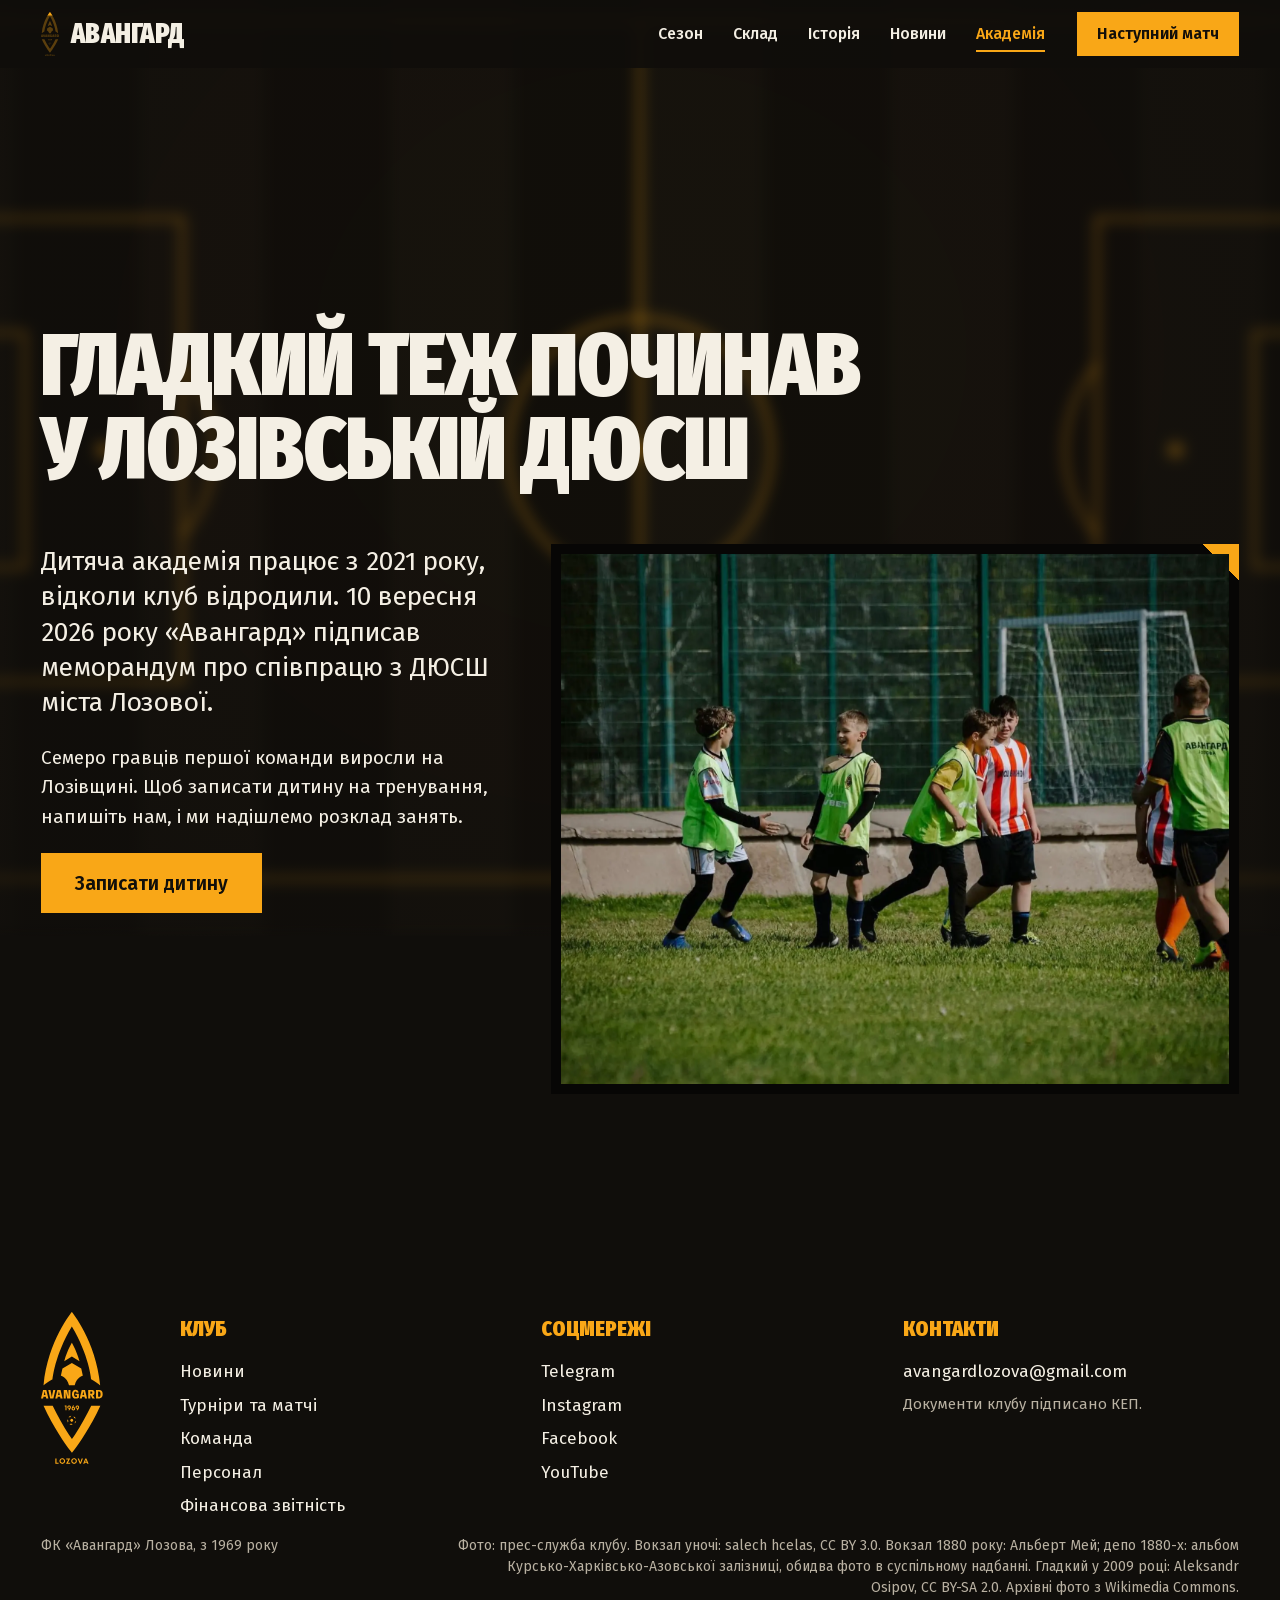
==== academy.html @ f9cee2bd "Три сторінки, поле-фон, новий перший екран - Головна, «Склад» і «Академія» на окремих сторінках - Ро" ====
<!doctype html>
<html lang="uk">
<head>
  <meta charset="utf-8">
  <meta name="viewport" content="width=device-width, initial-scale=1, viewport-fit=cover">
  <title>Академія | ФК «Авангард» Лозова</title>
  <meta name="description" content="Дитяча академія ФК «Авангард» Лозова: як записати дитину на тренування.">
  <meta name="theme-color" content="#100e0b">
  <link rel="icon" href="assets/img/logo.svg" type="image/svg+xml">
  <link rel="preload" href="assets/fonts/FiraSansExtraCondensed-900-cyrillic.woff2" as="font" type="font/woff2" crossorigin>
  <link rel="stylesheet" href="css/base.css?v=24">
  <link rel="stylesheet" href="css/main.css?v=24">
  <script>(function(d){d.classList.add('js');if(!/[?&]still\b/.test(location.search)&&!matchMedia('(prefers-reduced-motion: reduce)').matches){d.classList.add('intro');setTimeout(function(){d.classList.remove('intro')},3000);}})(document.documentElement);</script>
</head>
<body data-page="academy">
<svg width="0" height="0" style="position:absolute" aria-hidden="true" focusable="false">
  <symbol id="emblem" viewBox="0 0 157 385"><path d="M87.1688 207.241H95.97V217.223C93.1918 218.674 90.4966 219.4 87.8845 219.4C84.8779 219.4 82.5406 218.391 80.8727 216.368C79.2016 214.346 78.3693 211.604 78.3693 208.142C78.3693 204.722 79.1713 201.99 80.7784 199.95C82.3856 197.907 84.5679 196.886 87.3238 196.886C89.5636 196.886 91.3817 197.518 92.7812 198.782C94.1807 200.047 95.0689 201.81 95.4412 204.07L90.3097 204.441C89.8751 202.327 88.8782 201.27 87.3238 201.27C86.1 201.27 85.199 201.923 84.6191 203.23C84.0375 204.537 83.7484 206.173 83.7484 208.142C83.7484 210.299 84.1206 211.984 84.8683 213.197C85.6144 214.408 86.6608 215.015 88.0092 215.015C89.0444 215.015 90.0812 214.798 91.1181 214.362V210.786H87.1688V207.241Z"/><path d="M105.112 210.32H109.373L107.258 200.43L105.112 210.32ZM111.239 219.026L110.244 214.393H104.243L103.246 219.026H97.9917L103.185 197.258H111.458L116.682 219.026H111.239Z"/><path d="M130.146 204.224C130.146 202.441 129.245 201.55 127.441 201.55H124.859V206.961H127.441C129.245 206.961 130.146 206.048 130.146 204.224ZM130.053 219.027L125.918 210.94H124.859V219.027H119.51V197.259H128.249C129.201 197.259 130.094 197.383 130.922 197.631C131.753 197.88 132.52 198.265 133.224 198.783C133.929 199.3 134.489 200.026 134.903 200.959C135.319 201.892 135.528 202.981 135.528 204.224C135.528 207.728 134.042 209.864 131.079 210.63L136.304 219.027H130.053Z"/><path d="M146.876 214.611C149.53 214.611 150.857 212.455 150.857 208.143C150.857 203.831 149.53 201.673 146.876 201.673H144.638V214.611H146.876ZM147.501 197.258C150.298 197.258 152.453 198.222 153.968 200.15C155.481 202.078 156.238 204.741 156.238 208.143C156.238 211.542 155.481 214.207 153.968 216.134C152.453 218.062 150.298 219.027 147.501 219.027H139.289V197.258H147.501Z"/><path d="M97.4736 124.436C88.5478 94.0871 78.1187 78.0218 78.1187 78.0218C78.1187 78.0218 67.6896 94.0871 58.7654 124.436L78.1187 112.833L97.4736 124.436Z"/><path d="M78.1192 -4.25577e-05C78.1192 -4.25577e-05 17.1725 72.7313 6.39673 185.531C6.39673 185.531 17.5096 175.767 29.2951 170.043C29.2951 170.043 34.3451 110.444 78.1192 37.0398C121.893 110.444 126.945 170.043 126.945 170.043C138.729 175.767 149.842 185.531 149.842 185.531C139.066 72.7313 78.1192 -4.25577e-05 78.1192 -4.25577e-05Z"/><path d="M60.1049 236.991H64.551V249.111H61.9996V239.27H60.1049V236.991Z"/><path d="M71.1687 243.096C71.7646 243.096 72.2583 242.913 72.6545 242.54C73.0491 242.171 73.2472 241.694 73.2472 241.111C73.2472 240.527 73.0491 240.051 72.6545 239.679C72.2583 239.31 71.7646 239.125 71.1687 239.125C70.56 239.125 70.0632 239.31 69.6734 239.679C69.2851 240.051 69.0902 240.527 69.0902 241.111C69.0902 241.694 69.2851 242.171 69.6734 242.54C70.0632 242.913 70.56 243.096 71.1687 243.096ZM71.1511 236.736C72.5107 236.736 73.6162 237.142 74.4661 237.957C75.3193 238.772 75.7426 239.823 75.7426 241.111C75.7426 242.253 75.3288 243.534 74.5029 244.956L72.0809 249.111H69.218C70.6766 246.608 71.5026 245.188 71.6975 244.847C71.3205 244.956 70.9434 245.01 70.568 245.01C69.4018 245.01 68.4464 244.646 67.7067 243.917C66.9638 243.189 66.5948 242.253 66.5948 241.111C66.5948 240.27 66.7881 239.519 67.1779 238.852C67.5661 238.182 68.1061 237.663 68.7995 237.292C69.4912 236.922 70.2756 236.736 71.1511 236.736Z"/><path d="M81.8862 246.925C82.4581 246.925 82.9246 246.743 83.2905 246.377C83.6547 246.014 83.8368 245.546 83.8368 244.974C83.8368 244.391 83.6547 243.917 83.2905 243.554C82.9246 243.188 82.4581 243.006 81.8862 243.006C81.3158 243.006 80.8445 243.188 80.4739 243.554C80.1033 243.917 79.9195 244.391 79.9195 244.974C79.9195 245.546 80.1033 246.014 80.4739 246.377C80.8445 246.743 81.3158 246.925 81.8862 246.925ZM82.4693 241.055C83.6355 241.055 84.5925 241.421 85.3402 242.15C86.0879 242.878 86.4617 243.821 86.4617 244.974C86.4617 246.249 86.0335 247.294 85.1756 248.109C84.3193 248.923 83.2298 249.329 81.9054 249.329C80.5442 249.329 79.4355 248.923 78.5776 248.109C77.7228 247.294 77.2931 246.249 77.2931 244.974C77.2931 243.845 77.7133 242.564 78.5504 241.129L80.958 236.974H83.8193C83.5029 237.52 83.078 238.255 82.5428 239.178C82.0076 240.102 81.6066 240.789 81.3398 241.238C81.7168 241.116 82.0923 241.055 82.4693 241.055Z"/><path d="M92.0576 243.096C92.6535 243.096 93.1488 242.913 93.5434 242.54C93.938 242.171 94.1361 241.694 94.1361 241.111C94.1361 240.527 93.938 240.051 93.5434 239.679C93.1488 239.31 92.6535 239.125 92.0576 239.125C91.4505 239.125 90.9521 239.31 90.5639 239.679C90.1741 240.051 89.9807 240.527 89.9807 241.111C89.9807 241.694 90.1741 242.171 90.5639 242.54C90.9521 242.913 91.4505 243.096 92.0576 243.096ZM92.04 236.736C93.3996 236.736 94.5067 237.142 95.3567 237.957C96.2066 238.772 96.6331 239.823 96.6331 241.111C96.6331 242.253 96.2194 243.534 95.3934 244.956L92.9682 249.111H90.107C91.5656 246.608 92.3915 245.188 92.588 244.847C92.2094 244.956 91.8324 245.01 91.4569 245.01C90.2907 245.01 89.3353 244.646 88.5956 243.917C87.8543 243.189 87.4837 242.253 87.4837 241.111C87.4837 240.27 87.677 239.519 88.0652 238.852C88.455 238.182 88.995 237.663 89.6884 237.292C90.3817 236.922 91.1646 236.736 92.04 236.736Z"/><path d="M39.2464 381.653H44.4545V384.395H36.2924V370.787H39.2464V381.653Z"/><path d="M53.9416 381.908C54.7451 381.908 55.472 381.721 56.1191 381.352C56.7677 380.983 57.2741 380.468 57.6448 379.809C58.0154 379.146 58.1991 378.408 58.1991 377.591C58.1991 376.358 57.795 375.332 56.985 374.509C56.175 373.687 55.1637 373.276 53.9511 373.276C52.7402 373.276 51.7225 373.687 50.8997 374.509C50.077 375.332 49.6664 376.358 49.6664 377.591C49.6664 378.823 50.077 379.85 50.8997 380.675C51.7225 381.494 52.737 381.908 53.9416 381.908ZM53.9416 384.686C51.8695 384.686 50.1409 384.009 48.7605 382.656C47.3802 381.301 46.6901 379.612 46.6901 377.591C46.6901 375.569 47.3802 373.882 48.7605 372.528C50.1409 371.174 51.8695 370.495 53.9416 370.495C55.3027 370.495 56.5376 370.803 57.6448 371.42C58.7535 372.035 59.6194 372.885 60.2409 373.965C60.8623 375.048 61.1723 376.257 61.1723 377.591C61.1723 379.625 60.4869 381.317 59.113 382.665C57.7374 384.012 56.0152 384.686 53.9416 384.686Z"/><path d="M68.0937 381.653H73.9441V384.395H63.6619V383.948L69.3382 373.528H63.991V370.787H73.7316V371.332L68.0937 381.653Z"/><path d="M83.742 381.908C84.5455 381.908 85.2725 381.721 85.9195 381.352C86.5697 380.983 87.0761 380.468 87.4468 379.809C87.8158 379.146 88.0011 378.408 88.0011 377.591C88.0011 376.358 87.5954 375.332 86.7854 374.509C85.9754 373.687 84.9641 373.276 83.7515 373.276C82.5422 373.276 81.5245 373.687 80.7017 374.509C79.8774 375.332 79.4668 376.358 79.4668 377.591C79.4668 378.823 79.8774 379.85 80.7017 380.675C81.5245 381.494 82.5374 381.908 83.742 381.908ZM83.742 384.686C81.6699 384.686 79.9413 384.009 78.5625 382.656C77.1806 381.301 76.4921 379.612 76.4921 377.591C76.4921 375.569 77.1806 373.882 78.5625 372.528C79.9413 371.174 81.6699 370.495 83.742 370.495C85.1047 370.495 86.338 370.803 87.4468 371.42C88.5539 372.035 89.4198 372.885 90.0413 373.965C90.6643 375.048 90.9743 376.257 90.9743 377.591C90.9743 379.625 90.2873 381.317 88.915 382.665C87.5394 384.012 85.8172 384.686 83.742 384.686Z"/><path d="M102.912 370.787H106.12L100.987 384.395H98.2074L92.8826 370.787H96.1257L99.5685 380.409L102.912 370.787Z"/><path d="M113.582 374.383L111.814 379.243H115.372L113.582 374.383ZM117.257 384.395L116.305 381.809H110.881L109.948 384.395H106.837L112.164 370.787H114.945L120.445 384.395H117.257Z"/><path d="M78.3679 356.609C64.1493 338.76 34.0298 297.546 6.39783 237.634H29.6029C41.5689 262.361 55.2811 286.86 70.3799 310.48L78.3679 321.577L86.3575 310.48C101.453 286.863 115.167 262.364 127.133 237.634H150.34C122.717 297.53 92.5881 338.754 78.3679 356.609Z"/><path d="M70.9525 185.531H85.2862C91.5935 163.473 105.954 161.627 105.954 161.627L101.938 142.882L78.1193 129.196L54.3008 142.882L50.2844 161.627C50.2844 161.627 64.6452 163.473 70.9525 185.531Z"/><path d="M80.8431 271.35L75.996 270.583L73.7673 274.956L77.2389 278.429L81.6131 276.199L80.8431 271.35Z"/><path d="M85.579 282.705C87.5999 280.854 88.8636 278.379 89.1959 275.697L85.7212 278.36L85.579 282.705Z"/><path d="M66.7651 271.868C66.1772 274.581 66.591 277.431 67.9505 279.863L69.5194 275.849L66.7651 271.868Z"/><path d="M76.4982 263.001C73.8142 263.33 71.3363 264.598 69.4879 266.619L73.9244 266.56L76.4982 263.001Z"/><path d="M88.3101 269.7C87.1662 267.11 85.0734 265.017 82.4805 263.877L83.9039 268.281L88.3101 269.7Z"/><path d="M80.3268 285.431L76.4063 282.719L72.0928 284.106C74.569 285.576 77.5198 286.039 80.3268 285.431Z"/><path d="M7.12048 210.32H11.3813L9.26605 200.43L7.12048 210.32ZM13.2457 219.026L12.252 214.393H6.25139L5.25449 219.026H0L5.19219 197.258H13.4661L18.6903 219.026H13.2457Z"/><path d="M30.9097 197.258H36.3528L31.3762 219.027H23.2589L18.4102 197.258H23.9762L27.395 215.482L30.9097 197.258Z"/><path d="M43.1951 210.32H47.4559L45.3407 200.43L43.1951 210.32ZM49.3219 219.026L48.325 214.393H42.3245L41.3307 219.026H36.0731L41.2668 197.258H49.5392L54.7633 219.026H49.3219Z"/><path d="M69.5032 197.258H74.6044V219.027H66.3L62.6943 202.42V219.027H57.5916V197.258H65.8975L69.5032 213.866V197.258Z"/></symbol>
</svg>

<div class="pitch-bg" aria-hidden="true">
  <svg viewBox="0 0 1050 680" preserveAspectRatio="xMidYMid slice">
    <g class="pitch-bg__stripes">
      <rect x="0" y="0" width="1050" height="680" fill="#120f0b"/>
      <rect x="0" width="87.5" height="680"/><rect x="175" width="87.5" height="680"/><rect x="350" width="87.5" height="680"/>
      <rect x="525" width="87.5" height="680"/><rect x="700" width="87.5" height="680"/><rect x="875" width="87.5" height="680"/>
    </g>
    <g class="pitch-bg__lines" fill="none">
      <rect x="40" y="40" width="970" height="600"/>
      <line x1="525" y1="40" x2="525" y2="640"/>
      <circle cx="525" cy="340" r="92"/>
      <circle cx="525" cy="340" r="4" class="dot"/>
      <rect x="40" y="178" width="165" height="324"/><rect x="40" y="258" width="55" height="164"/>
      <rect x="845" y="178" width="165" height="324"/><rect x="955" y="258" width="55" height="164"/>
      <circle cx="150" cy="340" r="4" class="dot"/><circle cx="900" cy="340" r="4" class="dot"/>
      <path d="M205 280 A92 92 0 0 1 205 400"/><path d="M845 280 A92 92 0 0 0 845 400"/>
    </g>
  </svg>
</div>

<a class="skip" href="#main">Перейти до основного вмісту</a>

<header class="bar" data-bar>
  <a class="bar__brand" href="index.html" aria-label="ФК «Авангард» Лозова, на головну">
    <span class="crest" aria-hidden="true" data-crest>
      <svg class="crest__base"><use href="#emblem"/></svg>
      <span class="crest__fill"><svg><use href="#emblem"/></svg></span>
    </span>
    <span class="bar__name">Авангард</span>
  </a>
  <nav class="bar__nav" aria-label="Розділи">
    <a href="index.html#season">Сезон</a>
    <a href="squad.html">Склад</a>
    <a href="index.html#history">Історія</a>
    <a href="index.html#news">Новини</a>
    <a href="academy.html" aria-current="page">Академія</a>
  </nav>
  <a class="btn btn--gold bar__action" href="index.html#match">Наступний матч</a>
  <details class="menu">
    <summary class="menu__toggle"><span>Меню</span></summary>
    <nav class="menu__sheet" aria-label="Розділи">
      <a href="index.html#match">Наступний матч</a>
      <a href="index.html#season">Сезон</a>
      <a href="squad.html">Склад</a>
      <a href="index.html#history">Історія</a>
      <a href="index.html#news">Новини</a>
      <a href="academy.html" aria-current="page">Академія</a>
    </nav>
  </details>
</header>

<main id="main">

  <!-- 9. ACADEMY -->
  <section class="academy academy--page" id="academy" aria-labelledby="academy-title">
    <h2 class="h2 academy__title" id="academy-title">Гладкий теж починав у лозівській ДЮСШ</h2>
    <div class="academy__text">
      <p>Дитяча академія працює з 2021 року, відколи клуб відродили. 10 вересня 2026 року «Авангард» підписав меморандум про співпрацю з ДЮСШ міста Лозової.</p>
      <p>Семеро гравців першої команди виросли на Лозівщині. Щоб записати дитину на тренування, напишіть нам, і ми надішлемо розклад занять.</p>
      <a class="btn btn--gold" href="mailto:avangardlozova@gmail.com?subject=%D0%97%D0%B0%D0%BF%D0%B8%D1%81%20%D0%B4%D0%BE%20%D0%B0%D0%BA%D0%B0%D0%B4%D0%B5%D0%BC%D1%96%D1%97&amp;body=%D0%86%D0%BC%27%D1%8F%20%D0%B4%D0%B8%D1%82%D0%B8%D0%BD%D0%B8%3A%0A%D0%A0%D1%96%D0%BA%20%D0%BD%D0%B0%D1%80%D0%BE%D0%B4%D0%B6%D0%B5%D0%BD%D0%BD%D1%8F%3A%0A%D0%A2%D0%B5%D0%BB%D0%B5%D1%84%D0%BE%D0%BD%20%D0%B1%D0%B0%D1%82%D1%8C%D0%BA%D1%96%D0%B2%3A%0A">Записати дитину</a>
    </div>
    <figure class="academy__photo">
      <img src="assets/img/webp/img1310.webp" width="1800" height="1440" loading="lazy" alt="Діти з академії «Авангарду» грають у футбол на полі зі штучним покриттям">
    </figure>
  </section>

</main>

<footer class="foot">
  <div class="foot__top">
    <svg class="foot__emblem" aria-hidden="true"><use href="#emblem"/></svg>
    <div class="foot__cols">
      <nav aria-label="Сторінки клубу">
        <h2 class="foot__h">Клуб</h2>
        <a href="https://avangard-lozova.com/news">Новини</a>
        <a href="https://avangard-lozova.com/tournaments">Турніри та матчі</a>
        <a href="https://avangard-lozova.com/team">Команда</a>
        <a href="https://avangard-lozova.com/staff">Персонал</a>
        <a href="https://avangard-lozova.com/financial-reporting">Фінансова звітність</a>
      </nav>
      <nav aria-label="Соцмережі">
        <h2 class="foot__h">Соцмережі</h2>
        <a href="https://t.me/fc_avangard_lozova" rel="noopener">Telegram</a>
        <a href="https://www.instagram.com/fc_avangard_lozova/" rel="noopener">Instagram</a>
        <a href="https://www.facebook.com/avangard.lozova" rel="noopener">Facebook</a>
        <a href="https://www.youtube.com/@avangardlozova2021" rel="noopener">YouTube</a>
      </nav>
      <div>
        <h2 class="foot__h">Контакти</h2>
        <a href="mailto:avangardlozova@gmail.com">avangardlozova@gmail.com</a>
        <p>Документи клубу підписано КЕП.</p>
      </div>
    </div>
  </div>
  <div class="foot__base">
    <p>ФК «Авангард» Лозова, з 1969 року</p>
    <p>Фото: прес-служба клубу. Вокзал уночі: salech hcelas, CC BY 3.0. Вокзал 1880 року: Альберт Мей; депо 1880-х: альбом Курсько-Харківсько-Азовської залізниці, обидва фото в суспільному надбанні. Гладкий у 2009 році: Aleksandr Osipov, CC BY-SA 2.0. Архівні фото з Wikimedia Commons.</p>
  </div>
</footer>

<script src="assets/vendor/gsap.min.js" defer></script>
<script src="assets/vendor/ScrollTrigger.min.js" defer></script>
<script src="js/main.js?v=24" defer></script>
</body>
</html>
---- css/base.css ----
@import url("../assets/fonts/fonts.css");

/* Tokens. The club's own colours: kit gold on black trim, keeper red. */
:root {
  --ink: #f4efe4;          /* text on the dark ground */
  --ground: #100e0b;       /* the black of the kit trim and the old site header */
  --ground-2: #1a1712;     /* one tone step up, for surfaces */
  --ground-3: #25211a;     /* second step, pressed / hover */
  --gold: #f9a717;         /* the emblem and the home shirt */
  --gold-ink: #120f0a;     /* text set on gold */
  --muted: #b9b1a2;        /* secondary notes only, never running text */

  --display: "Fira Sans Extra Condensed", "Arial Narrow", sans-serif;
  --text: "Fira Sans", "Segoe UI", system-ui, sans-serif;

  --margin: clamp(16px, 3.2vw, 48px);
  --gap: clamp(16px, 2vw, 28px);
  --section: clamp(96px, 14vw, 220px);

  --ease-out: cubic-bezier(0.16, 1, 0.3, 1);
  --ease-in-out: cubic-bezier(0.65, 0, 0.35, 1);

  --step-0: clamp(16px, 0.35vw + 15px, 19px);
  --step-1: clamp(20px, 0.8vw + 16px, 28px);
  --step-2: clamp(28px, 2vw + 18px, 48px);
  --step-3: clamp(44px, 6vw + 12px, 112px);
  --step-4: clamp(64px, 13vw, 240px);

  color-scheme: dark;
}

*, *::before, *::after { box-sizing: border-box; }
html { -webkit-text-size-adjust: 100%; text-size-adjust: 100%; }
body {
  margin: 0;
  background: var(--ground);
  color: var(--ink);
  font-family: var(--text);
  font-size: var(--step-0);
  line-height: 1.5;
  -webkit-font-smoothing: antialiased;
  text-rendering: optimizeLegibility;
  overflow-x: clip;
}
img, svg, video { display: block; max-width: 100%; height: auto; }
a { color: inherit; }
button { font: inherit; color: inherit; background: none; border: 0; padding: 0; cursor: pointer; }
h1, h2, h3, h4, p, figure, blockquote, ol, ul, dl, dd { margin: 0; }
ol, ul { padding: 0; list-style: none; }

::selection { background: var(--gold); color: var(--gold-ink); }
:focus-visible { outline: 3px solid var(--gold); outline-offset: 3px; }
html { scroll-padding-top: calc(var(--bar, 68px) + 16px); }

.visually-hidden {
  position: absolute !important; width: 1px; height: 1px; overflow: hidden;
  clip: rect(0 0 0 0); clip-path: inset(50%); white-space: nowrap;
}

.skip {
  position: absolute; left: var(--margin); top: -100px; z-index: 100;
  background: var(--gold); color: var(--gold-ink); padding: 12px 18px; font-weight: 600;
}
.skip:focus { top: 12px; }
---- css/main.css ----
/* ФК «Авангард» Лозова: головна сторінка.
   One idea: the lancet of the crest (assets/img/lancet.svg, traced from logo.svg)
   is the window the page looks through. Square corners everywhere else. */

:root { --bar: 68px; --lancet: url("data:image/svg+xml,%3Csvg xmlns='http://www.w3.org/2000/svg' viewBox='0 0 172.73 356.61' preserveAspectRatio='none'%3E%3Cpath d='M86.36 0C13.22 72.73 0 185.53 0 185.53V237.63C33.16 297.55 69.3 338.76 86.36 356.61C103.43 338.76 139.57 297.55 172.73 237.63V185.53C172.73 185.53 159.5 72.73 86.36 0Z'/%3E%3C/svg%3E"); }

/* ---------- Type roles ---------- */
.h2 {
  font-family: var(--display);
  font-weight: 900;
  font-size: var(--step-3);
  line-height: 0.95;
  letter-spacing: -0.01em;
  text-transform: uppercase;
  max-width: 16ch;
  text-wrap: balance;
}
.h3 {
  font-family: var(--display);
  font-weight: 700;
  font-size: var(--step-1);
  line-height: 1.05;
  text-transform: uppercase;
  letter-spacing: 0.01em;
}
.note { font-size: 15px; color: var(--muted); margin-top: 14px; }
.note a { color: var(--ink); text-underline-offset: 3px; }

/* ---------- Controls ---------- */
.btn {
  display: inline-flex; align-items: center; justify-content: center;
  min-height: 52px; padding: 0 26px;
  font-family: var(--text); font-weight: 600; font-size: 17px; line-height: 1;
  text-decoration: none; white-space: nowrap;
  transition: background-color .25s var(--ease-out), color .25s var(--ease-out), transform .15s var(--ease-out);
}
.btn:active { transform: scale(0.97); }
.btn--gold { background: var(--gold); color: var(--gold-ink); }
.btn--gold:hover { background: var(--ink); color: var(--ground); }
.btn--ink { background: var(--ground); color: var(--ink); }
.btn--ink:hover { background: var(--ink); color: var(--ground); }

.link-arrow {
  display: inline-flex; align-items: center; gap: 10px;
  font-weight: 600; font-size: 17px; text-decoration: none; min-height: 44px;
  background: linear-gradient(currentColor, currentColor) 0 calc(100% - 8px) / 0 2px no-repeat;
  transition: background-size .35s var(--ease-out);
}
.link-arrow::after { content: "→"; transition: transform .35s var(--ease-out); }
.link-arrow:hover { background-size: calc(100% - 26px) 2px; }
.link-arrow:hover::after { transform: translateX(5px); }
.link-arrow--ink { color: var(--gold-ink); }

/* ---------- Bar ---------- */
.bar {
  position: fixed; inset: 0 0 auto; z-index: 40; height: var(--bar);
  display: flex; align-items: center; gap: 32px;
  padding: 0 var(--margin);
  background: var(--ground);
  transition: transform .45s var(--ease-out);
}
.bar.is-hidden { transform: translateY(-100%); }
.bar__brand { display: flex; align-items: center; gap: 12px; text-decoration: none; color: var(--gold); }
/* the header crest fills with gold from its tip as the page is read */
.crest { position: relative; width: 18px; height: 44px; flex: none; --p: 1; }
.crest svg { position: absolute; inset: 0; width: 18px; height: 44px; }
.crest__base { fill: var(--gold); opacity: .32; }
.crest__fill { position: absolute; inset: 0; overflow: hidden; fill: var(--gold);
  transform: translateY(calc((var(--p) - 1) * 100%)); }
.crest__fill svg { transform: translateY(calc((1 - var(--p)) * 100%)); }
.bar__name { font-family: var(--display); font-weight: 900; font-size: 28px; text-transform: uppercase; letter-spacing: 0.01em; color: var(--ink); }
.bar__nav { display: flex; gap: 30px; margin-left: auto; }
.bar__nav a { text-decoration: none; font-weight: 500; font-size: 16px; padding: 10px 0; position: relative; }
.bar__nav a::after {
  content: ""; position: absolute; left: 0; right: 0; bottom: 4px; height: 2px; background: var(--gold);
  transform: scaleX(0); transform-origin: left; transition: transform .35s var(--ease-out);
}
.bar__nav a:hover::after, .bar__nav a[aria-current="true"]::after { transform: scaleX(1); }
.bar__action { min-height: 44px; padding: 0 20px; font-size: 16px; }

.menu { display: none; margin-left: auto; }
.menu__toggle { list-style: none; cursor: pointer; font-weight: 600; padding: 12px 0; }
.menu__toggle::-webkit-details-marker { display: none; }
.menu__sheet {
  position: fixed; inset: var(--bar) 0 0; z-index: 39;
  display: grid; align-content: start; padding: 12px var(--margin) 28px; background: var(--ground);
  overflow-y: auto; overscroll-behavior: contain;
}
.menu__sheet a {
  font-family: var(--display); font-weight: 900; text-transform: uppercase;
  font-size: 40px; line-height: 1.15; text-decoration: none; padding: 4px 0;
}
.menu__sheet a:first-child { color: var(--gold); }

@media (max-width: 1080px) {
  .bar__nav, .bar__action { display: none; }
  .menu { display: block; }
}

/* ---------- 1. Hero ---------- */
.hero { position: relative; background: var(--ground); }
.hero__stage {
  position: relative; height: 100svh; min-height: 640px; overflow: hidden;
  display: grid; grid-template-columns: repeat(12, minmax(0, 1fr)); grid-template-rows: minmax(0, 1fr); column-gap: var(--gap);
  padding: calc(var(--bar) + 20px) var(--margin) clamp(24px, 4vh, 48px);
}
.hero__window {
  grid-column: 9 / 13; grid-row: 1;
  justify-self: end; align-self: stretch;
  height: 100%; aspect-ratio: 172.73 / 356.61; max-width: 100%;
  position: relative; overflow: hidden;
  -webkit-mask: var(--lancet) center / 100% 100% no-repeat;
          mask: var(--lancet) center / 100% 100% no-repeat;
  background: var(--ground-2);
}
.hero__photo { width: 100%; height: 100%; object-fit: cover; object-position: 47% 30%; }
.hero__copy {
  grid-column: 1 / 9; grid-row: 1; align-self: end;
  display: grid; gap: clamp(20px, 3vh, 32px); padding-bottom: 6px;
  position: relative; z-index: 2;
}
.hero__title {
  font-family: var(--display); font-weight: 900; text-transform: uppercase;
  font-size: clamp(76px, 13.4vw, 228px); line-height: 0.84; letter-spacing: -0.012em;
  margin-left: -0.04em;
}
.hero__title .line { display: block; overflow: hidden; padding-bottom: 0.04em; }
.hero__title .line > span { display: inline-block; }
.hero__title .line + .line { color: var(--gold); }
.hero__lede { max-width: 33ch; font-size: var(--step-1); line-height: 1.3; }
.hero__actions { display: flex; align-items: center; gap: 28px; flex-wrap: wrap; }

/* without the live scene the statement sits under the first screen */
.hero:not(.hero--live) .hero__stage {
  height: auto;
  grid-template-rows: calc(100svh - var(--bar) - 20px - clamp(24px, 4vh, 48px)) auto;
}
.hero:not(.hero--live) .hero__statement {
  grid-column: 1 / -1; grid-row: 2; margin: clamp(48px, 6vw, 96px) calc(var(--margin) * -1) 0;
  min-height: 72svh; display: flex; flex-direction: column; justify-content: flex-end;
  padding: 64px var(--margin) clamp(40px, 6vw, 80px);
  background: linear-gradient(to top, rgba(16,14,11,.9), rgba(16,14,11,.2) 70%), url("../assets/img/webp/dsc6113.webp") 50% 30% / cover;
}
.hero:not(.hero--live) .statement__note { color: var(--ink); }
.hero:not(.hero--live) .statement { font-size: clamp(24px, 2.6vw, 36px); max-width: 26ch; }
.statement {
  font-family: var(--display); font-weight: 700; text-transform: none;
  font-size: clamp(24px, 2.4vw, 36px); line-height: 1.12; max-width: 24ch;
}
.statement__note { margin-top: 16px; color: var(--muted); max-width: 46ch; }

/* live mode, set by js: the window grows to the whole screen over a fixed photo */
.hero--live .hero__window { will-change: transform; }
.hero--live .hero__photo { position: absolute; max-width: none; will-change: transform; }
.hero--live .hero__statement {
  position: absolute; inset: auto 0 0 0; z-index: 3; opacity: 0;
  padding: 0 var(--margin) clamp(40px, 9vh, 96px);
}
.hero--live .hero__statement .statement { font-size: clamp(24px, 2.6vw, 36px); max-width: 26ch; }
.hero--live .hero__statement .statement__note { color: var(--ink); opacity: .85; }
.hero__shade {
  position: absolute; inset: 0; z-index: 2; opacity: 0; pointer-events: none;
  background: linear-gradient(to top, rgba(16,14,11,.88) 0%, rgba(16,14,11,.55) 45%, rgba(16,14,11,.15) 100%);
}

@media (max-width: 860px) {
  .hero__stage {
    display: flex; flex-direction: column; gap: 22px; height: auto; min-height: 100svh;
    padding-top: calc(var(--bar) + 12px);
  }
  .hero__window { align-self: center; height: 40svh; min-height: 240px; flex: 0 0 auto; }
  .hero__copy { align-self: stretch; }
  .hero__title { font-size: clamp(64px, 20vw, 136px); }
  .hero--live .hero__stage { height: 100svh; }
  .hero--live .hero__window { height: auto; flex: 1 1 0; min-height: 200px; }
}

/* ---------- 2. Next match: the gold field ---------- */
.match { background: var(--gold); color: var(--gold-ink); }
.match__inner { padding: clamp(80px, 10vw, 150px) var(--margin) clamp(80px, 9vw, 140px); }
.match__title {
  font-family: var(--display); font-weight: 900; text-transform: uppercase;
  font-size: var(--step-2); line-height: 1; letter-spacing: 0;
}
.fixture {
  display: grid; grid-template-columns: minmax(0, 1fr) auto minmax(0, 1fr); align-items: center; gap: clamp(16px, 2.4vw, 40px);
  margin-top: clamp(36px, 5vw, 64px);
}
.fixture__team { display: flex; align-items: center; gap: clamp(14px, 1.6vw, 24px); min-width: 0; }
.fixture__team--us { justify-content: flex-end; flex-direction: row-reverse; }
.fixture__team img, .fixture__team svg {
  width: clamp(56px, 6vw, 96px); height: clamp(56px, 6vw, 96px); flex: none;
  border-radius: 50%; background: #fff; object-fit: contain; padding: 6px;
}
.fixture__team svg { background: var(--gold-ink); fill: var(--gold); padding: 10px 0; }
.fixture__time { text-align: center; display: grid; gap: 8px; justify-items: center; }
.fixture__day { font-weight: 600; font-size: var(--step-0); }
.flap {
  font-family: var(--display); font-weight: 900; text-transform: uppercase;
  font-size: clamp(28px, 4.3vw, 76px); line-height: 1; letter-spacing: 0.01em; white-space: nowrap;
}
.flap--time { font-size: clamp(34px, 5.4vw, 96px); }
.js .flap { display: inline-flex; gap: 0.06em; }
.flap__c {
  display: inline-grid; place-items: center; min-width: 0.62em; height: 1.18em; padding: 0 0.04em;
  background: var(--gold-ink); color: var(--ink);
  backface-visibility: hidden;
}
.flap__c--sp { background: transparent; min-width: 0.24em; }
.flap--time .flap__c { color: var(--gold); }
.fixture__where { margin-top: clamp(24px, 3vw, 36px); font-size: var(--step-1); line-height: 1.3; max-width: 44ch; }

.countdown { display: none; margin-top: clamp(32px, 4vw, 56px); }
.js .countdown { display: block; }
.countdown__label { font-weight: 600; }
.countdown__value {
  font-family: var(--display); font-weight: 900; font-size: clamp(48px, 7vw, 112px); line-height: 1;
  font-variant-numeric: tabular-nums;
}
.countdown__value small { font-size: 0.32em; font-weight: 700; margin: 0 0.5em 0 0.12em; text-transform: uppercase; }
.countdown__value [data-cd] { display: inline-block; min-width: 1.05ch; text-align: right; }
.match__actions { display: flex; flex-wrap: wrap; align-items: center; gap: 28px; margin-top: 32px; }

.match__cols {
  display: grid; grid-template-columns: repeat(12, minmax(0, 1fr)); gap: var(--gap);
  margin-top: clamp(36px, 4vw, 56px); align-items: start;
}
.match__left { grid-column: 1 / 7; }
.match__left .fixture__where { margin-top: 0; }
.board { grid-column: 8 / 13; }
@media (max-width: 900px) { .match__left, .board { grid-column: 1 / -1; } .board { margin-top: 48px; } }
.board__title { font-family: var(--display); font-weight: 900; text-transform: uppercase; font-size: var(--step-1); }
.board__rows { margin-top: 18px; display: grid; gap: 6px; }
.board__row {
  display: grid; grid-template-columns: minmax(120px, 1fr) 2.4fr; gap: 6px 20px; align-items: baseline;
  background: rgba(18, 15, 10, 0.08); padding: 18px 22px;
  transition: background-color .25s var(--ease-out);
}
.board__row:hover { background: rgba(18, 15, 10, 0.16); }
.board__date { font-family: var(--display); font-weight: 900; text-transform: uppercase; font-size: var(--step-1); }
.board__teams { font-size: clamp(18px, 1.5vw, 22px); line-height: 1.25; }
.board__note { font-size: 16px; grid-column: 2; }

@media (max-width: 760px) {
  .fixture { grid-template-columns: 1fr; justify-items: start; }
  .fixture__team--us { flex-direction: row; justify-content: flex-start; }
  .fixture__time { justify-items: start; text-align: left; order: 3; }
  .flap { font-size: clamp(30px, 10vw, 64px); }
  .flap--time { font-size: clamp(40px, 13vw, 72px); }
  .board__row { grid-template-columns: 1fr; gap: 6px; }
  .board__note { grid-column: auto; }
}

/* ---------- 3. Season ---------- */
.season { padding: var(--section) var(--margin) 0; }
.season__head { display: grid; grid-template-columns: repeat(12, minmax(0, 1fr)); gap: 24px var(--gap); align-items: end; }
.season__head .h2, .season__lede { grid-column: 1 / 8; }
.season__lede { font-size: var(--step-1); line-height: 1.3; max-width: 34ch; }
.stats { grid-column: 8 / 13; grid-row: 1 / 3; display: grid; grid-template-columns: repeat(3, auto); justify-content: end; align-items: start; gap: clamp(20px, 3vw, 48px); }
.stats div { display: flex; flex-direction: column-reverse; justify-content: flex-end; gap: 8px; }
.stats dd { font-family: var(--display); font-weight: 900; color: var(--gold); font-size: clamp(64px, 8vw, 140px); line-height: 0.85; font-variant-numeric: tabular-nums; }
.stats dt { font-size: 15px; color: var(--muted); }
@media (max-width: 900px) {
  .season__head .h2, .season__lede, .stats { grid-column: 1 / -1; grid-row: auto; }
  .stats { justify-content: start; margin-top: 12px; }
}

.run { margin-top: clamp(48px, 6vw, 80px); position: relative; }
.run__list { display: grid; grid-template-columns: repeat(12, minmax(0, 1fr)); gap: 4px; padding-top: 52px; }
.res {
  display: grid; align-content: start; gap: 8px; min-height: 196px; padding: 18px 14px;
  background: var(--ground-2);
}
.res--d { background: var(--ground-3); }
.res--w { background: var(--gold); color: var(--gold-ink); }
.res__score { font-family: var(--display); font-weight: 900; font-size: clamp(34px, 3.6vw, 60px); line-height: 1; }
.res__opp { font-weight: 600; font-size: 14px; line-height: 1.2; }
.res__meta { font-size: 13px; line-height: 1.35; opacity: .8; }
.run__streak {
  position: absolute; top: 0; left: calc((100% + 4px) / 12 * 4); width: calc((100% + 4px) / 12 * 5 - 4px);
  font-family: var(--display); font-weight: 900; text-transform: uppercase; color: var(--gold);
  font-size: clamp(22px, 2.2vw, 34px); line-height: 1; padding-bottom: 12px;
  display: flex; align-items: flex-end; height: 52px;
}
.run__legend { margin-top: 14px; font-size: 15px; color: var(--muted); }

.season__grid {
  display: grid; grid-template-columns: repeat(12, minmax(0, 1fr)); gap: var(--gap);
  margin-top: clamp(80px, 9vw, 140px); align-items: start;
}
.table-wrap { grid-column: 1 / 6; }
.table { width: 100%; border-collapse: collapse; margin-top: 20px; font-variant-numeric: tabular-nums; font-size: 17px; }
.table th { text-align: left; font-weight: 600; font-size: 14px; color: var(--muted); padding: 0 10px 10px; }
.table td { padding: 11px 10px; }
.table tbody tr:nth-child(odd) { background: var(--ground-2); }
.table td:nth-child(2) { font-weight: 600; width: 46%; }
.table td:last-child, .table th:last-child { text-align: right; font-weight: 700; }
.table tbody tr.is-us { background: var(--gold); color: var(--gold-ink); }
.table tbody tr.is-us td { font-weight: 700; }
.table abbr { text-decoration: none; }
.season__photo { grid-column: 7 / 13; grid-row: 1 / 3; }
.season__photo img { width: 100%; aspect-ratio: 4 / 5; object-fit: cover; object-position: 50% 40%; }
.season__photo figcaption, .academy__photo figcaption { margin-top: 12px; font-size: 15px; color: var(--muted); }
.scorers { grid-column: 1 / 6; display: grid; gap: 4px; margin-top: 40px; }
.scorers dt { margin-bottom: 12px; }
.scorers dd { font-size: var(--step-0); display: flex; gap: 14px; align-items: baseline; }
.scorers b { font-family: var(--display); font-weight: 900; font-size: 34px; color: var(--gold); min-width: 0.8em; }

@media (max-width: 960px) {
  .run__list { grid-template-columns: repeat(6, minmax(0, 1fr)); padding-top: 0; }
  .res { min-height: 150px; padding: 14px 12px; }
  .run { display: flex; flex-direction: column; }
  .run__streak { position: static; width: auto; height: auto; padding: 0 0 14px; order: -1; }
  .table-wrap, .scorers { grid-column: 1 / -1; }
  .season__photo { grid-column: 1 / -1; grid-row: auto; }
}
@media (max-width: 560px) {
  .run__list { grid-template-columns: repeat(3, minmax(0, 1fr)); }
  .res { min-height: 128px; padding: 12px 10px; }
  .res__opp { font-size: 13px; }
  .res__meta { font-size: 12px; }
}

/* ---------- 4. Squad ---------- */
.squad { padding: var(--section) var(--margin) 0; }
.squad__head { display: grid; grid-template-columns: repeat(12, minmax(0, 1fr)); gap: 24px var(--gap); align-items: end; }
.squad__head > .h2, .squad__lede, .filters { grid-column: 1 / 8; }
.coach { grid-column: 9 / 13; grid-row: 1 / 5; display: grid; gap: 14px; align-self: end; }
.coach img { width: 100%; aspect-ratio: 4 / 3; object-fit: cover; object-position: 30% 30%; }
.coach figcaption { font-size: 16px; line-height: 1.45; color: var(--muted); }
.coach b { display: block; color: var(--ink); font-family: var(--display); font-weight: 900; text-transform: uppercase; font-size: 26px; line-height: 1.05; }
@media (max-width: 900px) {
  .squad__head > .h2, .squad__lede, .filters, .squad__count, .coach { grid-column: 1 / -1; grid-row: auto; }
  .coach { grid-template-columns: 112px 1fr; align-items: center; order: 5; margin-top: 8px; }
  .coach img { aspect-ratio: 1; }
  .coach b { font-size: 22px; }
  .coach figcaption { font-size: 15px; }
}
.squad__lede { font-size: var(--step-1); line-height: 1.3; }
.filters { display: flex; flex-wrap: wrap; gap: 6px; margin-top: 8px; }
.chip {
  min-height: 44px; padding: 0 18px; background: var(--ground-2); font-weight: 500; font-size: 16px;
  transition: background-color .25s var(--ease-out), color .25s var(--ease-out), transform .15s var(--ease-out);
}
.chip:hover { background: var(--ground-3); }
.chip:active { transform: scale(0.97); }
.chip.is-on { background: var(--gold); color: var(--gold-ink); }
@media (max-width: 900px) {
  .filters { flex-wrap: nowrap; overflow-x: auto; scrollbar-width: none; margin-inline: calc(var(--margin) * -1); padding-inline: var(--margin); }
  .filters::-webkit-scrollbar { display: none; }
  .chip { flex: none; }
}

.roster {
  display: grid; grid-template-columns: repeat(7, minmax(0, 1fr));
  column-gap: var(--gap); row-gap: clamp(36px, 4vw, 56px); margin-top: clamp(48px, 6vw, 80px);
}
.p { position: relative; }
.p__link { display: grid; text-decoration: none; position: relative; isolation: isolate; }
.p__n {
  position: absolute; top: -0.06em; left: -0.04em; z-index: -1;
  font-family: var(--display); font-weight: 900; font-size: clamp(64px, 8vw, 132px); line-height: 1;
  color: var(--ground-3); transition: color .35s var(--ease-out), transform .5s var(--ease-out);
}
.p img {
  width: 100%; aspect-ratio: 4 / 5; object-fit: contain; object-position: bottom;
  transition: transform .5s var(--ease-out), opacity .4s var(--ease-out), filter .4s var(--ease-out);
  transform-origin: 50% 100%;
}
.p__name { margin-top: 10px; font-size: 15px; line-height: 1.2; }
.p__name b {
  display: block; font-family: var(--display); font-weight: 900; text-transform: uppercase;
  font-size: clamp(20px, 1.7vw, 26px); line-height: 1; letter-spacing: 0.01em; margin-top: 2px;
}
.p__role { font-size: 14px; color: var(--muted); margin-top: 4px; }
.p__link:hover img, .p__link:focus-visible img { transform: translateY(-10px) scale(1.03); }
.p__link:hover .p__n, .p__link:focus-visible .p__n { color: var(--gold); transform: translateY(-6px); }
.p.is-dim img { opacity: .16; filter: grayscale(1); transform: scale(.97); }
.p.is-lit img { transform: translateY(-5%) scale(1.05); }
.squad__count { grid-column: 1 / 8; font-size: 15px; color: var(--muted); min-height: 1.5em; }
.p.is-dim .p__name, .p.is-dim .p__role { opacity: .35; }
.p.is-dim .p__n { color: var(--ground-2); }
.p.is-lit .p__n { color: var(--gold); }
.squad__coach { margin-top: clamp(48px, 5vw, 72px); font-size: var(--step-1); max-width: 48ch; line-height: 1.35; }

@media (max-width: 1100px) { .roster { grid-template-columns: repeat(5, minmax(0, 1fr)); } }
@media (max-width: 760px) {
  .roster { grid-template-columns: repeat(3, minmax(0, 1fr)); column-gap: 10px; }
  .p__n { font-size: 56px; }
  .p__name { font-size: 13px; }
  .p__name b { font-size: 17px; }
  .p__role { font-size: 12px; }
}

/* ---------- 5. Hometown goal ---------- */
.home-goal {
  display: grid; grid-template-columns: repeat(12, minmax(0, 1fr)); gap: var(--gap); align-items: center;
  padding: var(--section) var(--margin) 0;
}
.home-goal__figure { grid-column: 1 / 6; position: relative; display: grid; place-items: end center; }
.home-goal__lancet {
  position: absolute; inset: 0 8% 0 8%;
  background: var(--gold);
  -webkit-mask: var(--lancet) center / 100% 100% no-repeat; mask: var(--lancet) center / 100% 100% no-repeat;
}
.home-goal__figure img { position: relative; width: 100%; aspect-ratio: 4 / 5; object-fit: contain; object-position: bottom; }
.home-goal__figure { aspect-ratio: 4 / 5.4; }
.home-goal__text { grid-column: 7 / 13; display: grid; gap: 22px; }
.home-goal__text .h2 { font-size: clamp(36px, 3.6vw, 60px); max-width: 20ch; }
.then { display: grid; grid-template-columns: 120px 1fr; gap: 18px; align-items: center; }
.then img { width: 120px; height: 120px; object-fit: cover; object-position: 50% 20%; }
.then p { font-size: 15px; line-height: 1.45; color: var(--muted); max-width: 36ch; }
.clock {
  font-family: var(--display); font-weight: 900; color: var(--gold);
  font-size: clamp(110px, 15vw, 260px); line-height: 0.82; font-variant-numeric: tabular-nums;
  letter-spacing: -0.02em;
}
/* added time, shown the way the fourth official shows it: a lit board */
.clock__board {
  display: inline-block; overflow: hidden; vertical-align: top;
  margin: 0.06em 0 0 0.08em; font-size: 0.5em; line-height: 1;
}
.clock__board > span { display: block; padding: 0.08em 0.16em 0.04em; background: var(--gold); color: var(--gold-ink); }
.home-goal__lede { font-size: var(--step-1); line-height: 1.32; max-width: 36ch; }
.facts { display: grid; grid-template-columns: 1fr 1fr; gap: 22px 28px; margin-top: 10px; }
.facts li { font-size: 16px; line-height: 1.4; }
.facts li { font-size: 17px; }
.facts b { font-weight: 600; color: var(--gold); }

@media (max-width: 860px) {
  .home-goal__figure { grid-column: 1 / -1; max-width: 420px; justify-self: center; width: 100%; }
  .home-goal__text { grid-column: 1 / -1; }
}
@media (max-width: 520px) { .facts { grid-template-columns: 1fr; } }

/* ---------- 6. History: years in a row ---------- */
.history { padding-top: var(--section); }
.history__pin { position: relative; }
.history__title { padding: 0 var(--margin); }
.years {
  display: flex; gap: clamp(32px, 4vw, 72px); margin-top: clamp(40px, 5vw, 72px);
  padding: 0 var(--margin) 24px; scroll-padding-inline: var(--margin);
  overflow-x: auto; scroll-snap-type: x mandatory; scrollbar-width: none;
}
.years::-webkit-scrollbar { display: none; }
.year { flex: 0 0 min(78vw, 420px); scroll-snap-align: start; display: grid; align-content: start; gap: 16px; }
.year--photo { flex-basis: min(86vw, 640px); }
.year img { width: 100%; aspect-ratio: 16 / 10; object-fit: cover; order: 2; margin-top: 8px; }
.year__n {
  font-family: var(--display); font-weight: 900; color: var(--gold);
  font-size: clamp(80px, 9vw, 150px); line-height: 0.85; letter-spacing: -0.02em;
}
.year__t { font-size: var(--step-0); line-height: 1.45; max-width: 34ch; }

.history.is-pinned .history__pin {
  height: 100svh; display: flex; flex-direction: column; justify-content: center;
  padding-top: var(--bar); overflow: hidden;
}
.history.is-pinned .years { overflow: visible; scroll-snap-type: none; width: max-content; padding-right: 30vw; margin-top: clamp(28px, 4vh, 56px); }
.history.is-pinned .year--photo { flex-basis: min(40vw, 560px); }
.history.is-pinned .year img { aspect-ratio: 16 / 9; max-height: 32svh; }

/* ---------- 7. Lozova ---------- */
.town { padding-top: var(--section); }
/* the same station, 1880 and 2008: the night photo develops over the old plate as you scroll */
.town__frame { position: relative; overflow: hidden; height: min(78svh, 760px); background: var(--ground-2); }
.town__frame img { position: absolute; inset: 0; width: 100%; height: 118%; object-fit: cover; }
.town__then { object-position: 50% 62%; }
.town__now { object-position: 50% 60%; }
.town__cap { padding: 14px var(--margin) 0; font-size: 15px; color: var(--muted); display: flex; gap: 12px; align-items: baseline; }
.town__cap span { display: inline-block; font-family: var(--display); font-weight: 900; font-size: 26px; color: var(--gold); font-variant-numeric: tabular-nums; }
.town__text { padding: clamp(40px, 5vw, 72px) var(--margin) 0; display: grid; gap: clamp(28px, 3vw, 44px); }
.town__text .h2 { max-width: 20ch; }
.town__cols { display: grid; grid-template-columns: repeat(3, 1fr); gap: var(--gap); }
.town__cols p { font-size: var(--step-0); line-height: 1.55; max-width: 40ch; }
@media (max-width: 900px) { .town__cols { grid-template-columns: 1fr; } }

/* ---------- 8. News ---------- */
.news { padding: var(--section) var(--margin) 0; }
.news__head { display: flex; justify-content: space-between; align-items: end; gap: 24px; flex-wrap: wrap; }
.news__grid { display: grid; grid-template-columns: repeat(12, minmax(0, 1fr)); gap: var(--gap); margin-top: clamp(36px, 4vw, 56px); }
.lead { grid-column: 1 / 8; display: grid; gap: 14px; align-content: start; }
.lead__media { display: block; overflow: hidden; }
.lead__media img { width: 100%; aspect-ratio: 3 / 2; object-fit: cover; transition: transform .8s var(--ease-out); }
.lead__media:hover img { transform: scale(1.04); }
.lead__date, .brief__date { font-size: 15px; color: var(--muted); }
.lead__title { font-family: var(--display); font-weight: 900; text-transform: uppercase; font-size: var(--step-2); line-height: 0.98; max-width: 22ch; }
.lead__title a, .brief__title a { text-decoration: none; }
.lead__title a:hover, .brief__title a:hover { color: var(--gold); }
.lead__text { max-width: 52ch; }
.briefs { grid-column: 8 / 13; display: grid; gap: clamp(24px, 3vw, 36px); align-content: start; }
.brief { display: grid; grid-template-columns: 42% 1fr; gap: 18px; align-items: start; }
.brief img { width: 100%; aspect-ratio: 4 / 3; object-fit: cover; }
.brief__title { font-family: var(--display); font-weight: 700; font-size: var(--step-1); line-height: 1.05; margin-top: 6px; }
@media (max-width: 900px) {
  .lead, .briefs { grid-column: 1 / -1; }
}

/* ---------- 9. Academy ---------- */
.academy {
  display: grid; grid-template-columns: repeat(12, minmax(0, 1fr)); gap: var(--gap); align-items: start;
  margin-top: var(--section); background: var(--ground-2);
  padding: clamp(64px, 8vw, 120px) var(--margin);
}
.academy__title { grid-column: 1 / -1; max-width: none; margin-bottom: clamp(16px, 2vw, 32px); }
.academy__text { grid-column: 1 / 6; display: grid; gap: 22px; justify-items: start; }
.academy__text p { font-size: var(--step-0); line-height: 1.55; max-width: 42ch; }
.academy__photo { grid-column: 7 / 13; overflow: hidden; }
.academy__photo img { width: 100%; aspect-ratio: 5 / 4; object-fit: cover; }
@media (max-width: 860px) {
  .academy__text, .academy__photo { grid-column: 1 / -1; }
}

/* ---------- Footer ---------- */
.foot { padding: clamp(80px, 9vw, 140px) var(--margin) 28px; overflow: hidden; }
.foot__top { display: grid; grid-template-columns: auto 1fr; gap: clamp(32px, 6vw, 96px); align-items: start; }
.foot__emblem { width: 62px; height: 152px; fill: var(--gold); }
.foot__cols { display: grid; grid-template-columns: repeat(3, 1fr); gap: var(--gap); }
.foot__cols nav, .foot__cols > div { display: grid; gap: 8px; align-content: start; }
.foot__h { font-family: var(--display); font-weight: 900; text-transform: uppercase; font-size: 22px; color: var(--gold); margin-bottom: 6px; }
.foot__cols a { text-decoration: none; font-size: 17px; width: fit-content; }
.foot__cols a:hover { color: var(--gold); }
.foot__cols p { color: var(--muted); font-size: 15px; }
.foot__word {
  font-family: var(--display); font-weight: 900; text-transform: uppercase; color: var(--gold);
  font-size: 23.4vw; line-height: 0.8; letter-spacing: -0.02em; margin: clamp(48px, 6vw, 96px) 0 0 -0.04em;
  padding-bottom: 0.1em; overflow: hidden;
  white-space: nowrap;
}
.foot__word .ch { display: inline-block; }
.foot__base { display: grid; grid-template-columns: 1fr 2fr; gap: 16px var(--gap); margin-top: 16px; font-size: 14px; line-height: 1.5; color: var(--muted); }
.foot__base p:last-child { text-align: right; }
@media (max-width: 760px) { .foot__base { grid-template-columns: 1fr; } .foot__base p:last-child { text-align: left; } }
@media (max-width: 760px) {
  .foot__top { grid-template-columns: 1fr; }
  .foot__cols { grid-template-columns: 1fr 1fr; }
}

/* ---------- Motion helpers (js adds .reveal targets) ---------- */
.js:not(.still) [data-rise] { opacity: 0; transform: translateY(28px); }
.js [data-rise].is-in { opacity: 1; transform: none; transition: opacity .8s var(--ease-out), transform .9s var(--ease-out); transition-delay: var(--d, 0ms); }

@media (prefers-reduced-motion: reduce) {
  *, *::before, *::after { transition-duration: 0.01ms !important; animation-duration: 0.01ms !important; }
  .js [data-rise] { opacity: 1; transform: none; }
}

/* phone: keep every heading to two lines */
@media (max-width: 560px) {
  .academy__title { font-size: clamp(30px, 9.4vw, 40px); }
  .brief { grid-template-columns: 34% 1fr; gap: 14px; }
  .brief__title { font-size: 18px; }
}

/* ===== Round two, after the jury review ===== */

/* the scene ends on the news, set as a headline */
.statement,
.hero--live .hero__statement .statement,
.hero:not(.hero--live) .statement {
  font-family: var(--display); font-weight: 900; text-transform: uppercase;
  font-size: clamp(60px, 10.5vw, 188px); line-height: 0.86; letter-spacing: -0.01em; max-width: 11ch;
}
.statement__note,
.hero--live .hero__statement .statement__note,
.hero:not(.hero--live) .statement__note {
  margin-top: clamp(16px, 2vw, 28px); font-size: var(--step-1); line-height: 1.3; max-width: 34ch; color: var(--ink); opacity: 1;
}
@media (max-width: 560px) {
  .statement, .hero--live .hero__statement .statement, .hero:not(.hero--live) .statement { font-size: 15.5vw; }
}

/* season: the table stands beside the heading; scorers and the photo below the run */
.season__head .table-wrap { grid-column: 8 / 13; grid-row: 1 / 3; align-self: end; }
.season__head .h2, .season__lede { grid-column: 1 / 7; }
.season__grid .scorers { grid-column: 1 / 6; margin-top: 0; align-self: end; }
.season__grid .season__photo { grid-column: 7 / 13; grid-row: auto; overflow: hidden; }
.season__photo img { object-position: 60% 100%; scale: 1.3; transform-origin: 60% 100%; }
.table { table-layout: fixed; }
.table th:nth-child(1) { width: 40px; } .table th:nth-child(3) { width: 44px; }
.table th:nth-child(4) { width: 72px; } .table th:nth-child(5) { width: 72px; } .table th:nth-child(6) { width: 44px; }
@media (max-width: 900px) {
  .season__head .table-wrap, .season__head .h2, .season__lede { grid-column: 1 / -1; grid-row: auto; }
  .season__grid .scorers, .season__grid .season__photo { grid-column: 1 / -1; }
}

/* next match: a real heading and flaps with two halves */
.match__inner { padding-top: clamp(64px, 7vw, 110px); }
.match__title { font-size: var(--step-3); line-height: 0.95; }
.flap__c { position: relative; isolation: isolate; }
.flap__c::before { content: ""; position: absolute; inset: 0 0 50%; z-index: -1; background: #2b261e; }
.flap__c--sp::before, .flap__c--dash::before { content: none; }
.flap__c--dash { min-width: 0.3em; background: transparent; color: var(--gold-ink); }

/* hometown: the 2009 picture is the second stop of the column */
.then { grid-template-columns: minmax(0, 200px) 1fr; gap: 24px; align-items: end; }
.then img { width: 100%; height: auto; aspect-ratio: 4 / 5; object-position: 50% 20%; }
.then p { font-size: var(--step-0); line-height: 1.5; color: var(--ink); }

/* history on a wide screen: one bottom line, photos rise above it */
.history.is-pinned .years { align-items: flex-end; padding-right: 12vw; }
.history.is-pinned .year img { order: -1; margin: 0 0 4px; max-height: 40svh; }
.history.is-pinned .year:not(.year--photo) { flex-basis: min(30vw, 400px); }
.history.is-pinned .year:not(.year--photo) .year__n { font-size: clamp(120px, 15vw, 250px); }
.history.is-pinned .year__t { min-height: 4.4em; }
@media (max-width: 899px) { .years { gap: 20px; } .year, .year--photo { flex-basis: 72vw; } }

/* the town photo melts into the page instead of sitting on it as a box */
.town__frame { height: min(66svh, 660px); }
.town__frame img { height: 110%; }
.town__frame::after {
  content: ""; position: absolute; inset: 0; z-index: 2; pointer-events: none;
  background: linear-gradient(to bottom, rgba(16,14,11,1) 0%, rgba(16,14,11,0) 24%), linear-gradient(to top, rgba(16,14,11,1) 0%, rgba(16,14,11,0) 14%);
}

/* only one "next match" button on the first screen */
.bar__action { transition: opacity .3s var(--ease-out), transform .3s var(--ease-out), background-color .25s var(--ease-out), color .25s var(--ease-out); }
.bar__action.is-quiet { opacity: 0; transform: translateY(-6px); pointer-events: none; }

/* academy: the photo carries the block, the action is the loudest thing in it */
.academy { background: none; }
.academy__text { grid-column: 1 / 6; }
.academy__photo { grid-column: 6 / 13; }
.academy__text p:first-child { font-size: var(--step-1); line-height: 1.35; }
.academy .btn { min-height: 60px; padding: 0 34px; font-size: 19px; }
@media (max-width: 860px) { .academy__text, .academy__photo { grid-column: 1 / -1; } }

/* the footer name runs margin to margin */
.foot__word { font-size: calc((100vw - 2 * var(--margin)) * 0.2635); }

/* ===== The season as one match ===== */
.match90 { padding-top: var(--section); }
.match90__pin {
  display: grid; grid-template-columns: repeat(12, minmax(0, 1fr)); gap: var(--gap);
  align-items: center; padding: 0 var(--margin);
}
.match90.is-pinned .match90__pin { height: 100svh; padding-top: calc(var(--bar) + 8px); padding-bottom: 16px; }
.match90__figure {
  grid-column: 1 / 6; justify-self: center; position: relative;
  height: min(76svh, 720px); aspect-ratio: 4 / 5.2; display: grid; align-items: end;
}
.match90__lancet {
  position: absolute; inset: 0 7%; background: var(--gold);
  -webkit-mask: var(--lancet) center / 100% 100% no-repeat; mask: var(--lancet) center / 100% 100% no-repeat;
}
.match90__scorer { position: relative; width: 100%; height: auto; aspect-ratio: 4 / 5; object-fit: contain; object-position: bottom; }
.match90__text { grid-column: 7 / 13; display: grid; gap: clamp(12px, 2vh, 20px); align-content: center; }
.match90__text .h2 { font-size: clamp(40px, 4.4vw, 72px); max-width: none; }
.match90__lede { font-size: var(--step-0); line-height: 1.45; max-width: 46ch; }
.match90__board { display: flex; align-items: flex-end; gap: 28px; }
.match90 .clock { font-size: clamp(88px, 10vw, 180px); }
.tally { font-size: 16px; color: var(--muted); padding-bottom: 0.9em; white-space: nowrap; }
.tally b { display: inline-block; font-family: var(--display); font-weight: 900; font-size: 48px; color: var(--ink); margin-right: 6px; font-variant-numeric: tabular-nums; }
.goals { display: grid; grid-template-columns: 1fr 1fr; grid-auto-flow: column; grid-template-rows: repeat(6, auto); gap: 4px clamp(12px, 1.6vw, 24px); }
.goal {
  display: grid; grid-template-columns: 4.4em 1fr; column-gap: 10px; padding: 7px 12px;
  background: var(--ground-2); transition: opacity .3s var(--ease-out), background-color .3s var(--ease-out), color .3s var(--ease-out);
}
.match90.is-live .goal:not(.is-lit) { opacity: .32; }
.goal.is-now { background: var(--gold); color: var(--gold-ink); }
.goal--late .goal__min { color: var(--gold); }
.goal.is-now .goal__min { color: var(--gold-ink); }
.goal__min { grid-row: 1 / 3; align-self: center; font-family: var(--display); font-weight: 900; font-size: 24px; line-height: 1; white-space: nowrap; }
.goal__who { font-weight: 600; font-size: 15px; line-height: 1.25; }
.goal__vs { font-size: 13px; line-height: 1.3; opacity: .78; }
.match90__note { font-size: 15px; line-height: 1.45; color: var(--muted); max-width: 56ch; }
@media (max-height: 820px) and (min-width: 900px) {
  .match90 .clock { font-size: 15svh; }
  .goal { padding: 5px 10px; }
  .match90__note { display: none; }
}
@media (max-width: 899px) {
  .match90__figure { grid-column: 1 / -1; height: min(60svh, 520px); }
  .match90__text { grid-column: 1 / -1; }
  .goals { grid-template-columns: 1fr; grid-auto-flow: row; grid-template-rows: none; }
}

/* ===== The hometown goal ===== */
.hometown {
  display: grid; grid-template-columns: repeat(12, minmax(0, 1fr)); gap: var(--gap); align-items: end;
  padding: var(--section) var(--margin) 0;
}
.hometown__text { grid-column: 1 / 7; display: grid; gap: 24px; }
.hometown__lede { font-size: var(--step-1); line-height: 1.32; max-width: 36ch; }
.hometown__then { grid-column: 8 / 13; }
.hometown__then img { width: 100%; aspect-ratio: 4 / 5; object-fit: cover; object-position: 50% 20%; }
.hometown__then figcaption { margin-top: 12px; font-size: 15px; line-height: 1.45; color: var(--muted); }
@media (max-width: 860px) { .hometown__text, .hometown__then { grid-column: 1 / -1; } .hometown__then { max-width: 420px; } }

/* ===== Round three, after the code audit ===== */

/* no flash before the intro takes over */
.intro .hero__title .line > span { transform: translateY(108%); }
.intro .hero__lede, .intro .hero__actions, .intro .hero__window { opacity: 0; }

/* keyboard focus stays visible on the gold field */
.match :focus-visible { outline-color: var(--gold-ink); }
.skip:focus-visible { outline-color: var(--ink); }

/* the arrow is decoration, not part of the link's name */
.link-arrow::after { content: "→"; content: "→" / ""; }

/* the table fits a 320px phone */
.table-wrap { min-width: 0; overflow-x: auto; }
@media (max-width: 420px) {
  .table { font-size: 15px; }
  .table th, .table td { padding-inline: 5px; }
  .table td:nth-child(2) { width: auto; }
}

/* news briefs keep two lines on tablets and laptops */
@media (min-width: 901px) {
  .brief { grid-template-columns: 34% 1fr; gap: 16px; }
  .brief__title { font-size: clamp(19px, 0.55vw + 13px, 24px); }
}

/* older browsers without svh */
.hero__stage { height: 100vh; height: 100svh; }
.hero:not(.hero--live) .hero__stage {
  height: auto;
  grid-template-rows: minmax(calc(100vh - var(--bar) - 20px - clamp(24px, 4vh, 48px)), auto) auto;
  grid-template-rows: minmax(calc(100svh - var(--bar) - 20px - clamp(24px, 4vh, 48px)), auto) auto;
}
.town__frame { height: min(66vh, 660px); height: min(66svh, 660px); }
.history.is-pinned .history__pin { height: 100vh; height: 100svh; }
.match90.is-pinned .match90__pin { height: 100vh; height: 100svh; }
@media (max-width: 860px) {
  .hero__stage { height: auto; }
  .hero--live .hero__stage { height: 100vh; height: 100svh; }
}

/* release the big layers once the hero scene is over */
.hero--idle .hero__window, .hero--idle .hero__photo { will-change: auto; }
.hometown__text { grid-column: 1 / 8; }
.hometown__text .h2 { max-width: 15ch; }
.hometown__then { grid-column: 9 / 13; }
@media (max-width: 860px) { .hometown__text, .hometown__then { grid-column: 1 / -1; } }

/* ===================================================================
   v4: one pitch under the whole site, the kick-off first screen, three pages
   =================================================================== */

/* the pitch: a blurred top-down field in the crest's black and gold, fixed behind every page */
body { background: var(--ground); }
.pitch-bg { position: fixed; inset: -4% -2%; z-index: -1; pointer-events: none; overflow: hidden; }
.pitch-bg svg { width: 100%; height: 100%; filter: blur(7px); opacity: 0.9; }
.pitch-bg__stripes rect:not(:first-child) { fill: #1a160f; }
.pitch-bg__lines { stroke: rgba(249, 167, 23, 0.5); stroke-width: 4; }
.pitch-bg__lines .dot { fill: rgba(249, 167, 23, 0.5); }
.pitch-bg::after {
  content: ""; position: absolute; inset: 0;
  background: radial-gradient(ellipse at 50% 40%, rgba(16,14,11,0.1) 0%, rgba(16,14,11,0.5) 70%, rgba(16,14,11,0.8) 100%);
}
.bar { background: rgba(16, 14, 11, 0.9); }
.academy, .academy--page { background: none; }
.town__frame { background: transparent; }

/* ---------- kick-off ---------- */
.kick {
  position: relative; min-height: 100vh; min-height: 100svh; overflow: hidden;
  display: grid; grid-template-columns: minmax(0, 1fr) clamp(200px, 22vw, 360px) minmax(0, 1fr);
  grid-template-rows: 1fr auto; align-items: center; column-gap: clamp(20px, 3vw, 56px);
  padding: calc(var(--bar) + 32px) var(--margin) clamp(28px, 5vh, 56px);
}
.kick__lines { position: absolute; inset: 0; width: 100%; height: 100%; pointer-events: none; }
.kick__half { stroke: var(--gold); stroke-width: 2; vector-effect: non-scaling-stroke; opacity: 0.75; }
.kick__centre { grid-column: 2; grid-row: 1; position: relative; aspect-ratio: 1; display: grid; place-items: center; }
.kick__circle { position: absolute; inset: 0; width: 100%; height: 100%; overflow: visible; }
.kick__circle circle { fill: rgba(16, 14, 11, 0.92); stroke: var(--gold); stroke-width: 2; vector-effect: non-scaling-stroke; }
.kick__crest { position: relative; height: 62%; width: auto; aspect-ratio: 157 / 385; fill: var(--gold); }
.kick__title {
  grid-column: 1; grid-row: 1; justify-self: end; text-align: right;
  font-family: var(--display); font-weight: 900; text-transform: uppercase;
  font-size: clamp(56px, 8.6vw, 168px); line-height: 0.86; letter-spacing: -0.01em;
}
.kick__line { display: block; overflow: hidden; padding-bottom: 0.03em; }
.kick__line > span { display: inline-block; }
.kick__line--gold { color: var(--gold); }
.kick__since { display: block; margin-top: 18px; font-family: var(--text); font-weight: 500; text-transform: none; font-size: clamp(16px, 1.2vw, 20px); letter-spacing: 0; color: var(--muted); }
.kick__card {
  grid-column: 3; grid-row: 1; justify-self: start; width: min(100%, clamp(240px, 27vw, 440px));
  background: #070605; border: 12px solid #070605; border-bottom-width: 0;
  box-shadow: 0 28px 70px rgba(0, 0, 0, 0.55); transform: rotate(-2deg);
}
.kick__card img { width: 100%; aspect-ratio: 4 / 5; object-fit: cover; object-position: 44% 30%; }
.kick__card figcaption { padding: 12px 2px 14px; font-size: 15px; line-height: 1.35; color: var(--muted); }
.kick__next {
  grid-column: 1 / -1; grid-row: 2; justify-self: center; position: relative;
  margin-top: clamp(24px, 4vh, 48px); padding: 10px 0; text-align: center; text-decoration: none;
  font-size: clamp(16px, 1.1vw, 19px); background: rgba(16, 14, 11, 0.92);
}
.kick__next span { color: var(--gold); font-weight: 600; margin-right: 10px; }
.kick__next:hover { text-decoration: underline; text-underline-offset: 6px; }
.intro .kick__title, .intro .kick__card, .intro .kick__crest, .intro .kick__next, .intro .kick__circle, .intro .kick__half { opacity: 0; }
@media (max-width: 860px) {
  .kick { grid-template-columns: 1fr; grid-template-rows: auto auto auto auto; row-gap: 28px; justify-items: center; }
  .kick__centre { grid-column: 1; grid-row: 1; width: clamp(150px, 42vw, 220px); }
  .kick__title { grid-column: 1; grid-row: 2; justify-self: center; text-align: center; font-size: clamp(52px, 17vw, 110px); }
  .kick__card { grid-column: 1; grid-row: 3; justify-self: center; width: min(78vw, 360px); }
  .kick__next { grid-row: 4; margin-top: 4px; }
}

/* ---------- pages ---------- */
.squad--page, .academy--page { padding-top: calc(var(--bar) + clamp(48px, 6vw, 96px)); }
.bar__nav a[aria-current="page"]::after { transform: scaleX(1); }
.bar__nav a[aria-current="page"] { color: var(--gold); }

/* ===== v5 ===== */

/* kick-off: one row, the circle in the middle, the name on both halves; no line through the words */
.kick {
  display: flex; flex-direction: column; justify-content: center; align-items: center; gap: clamp(24px, 4vh, 44px);
  grid-template-columns: none; text-align: center;
}
.kick__title {
  display: flex; align-items: center; justify-content: center; gap: clamp(16px, 2.4vw, 44px);
  font-family: var(--display); font-weight: 900; text-transform: uppercase; line-height: 0.9;
  font-size: clamp(44px, 7.4vw, 140px); letter-spacing: -0.005em; text-align: center; justify-self: auto;
}
.kick__w { display: block; }
.kick__w--r { color: var(--gold); }
.kick__centre { position: relative; flex: none; width: clamp(150px, 17vw, 300px); aspect-ratio: 1; display: grid; place-items: center; }
.kick__crest { height: 64%; }
.kick__since { margin: 0; max-width: 40ch; font-size: clamp(17px, 1.3vw, 21px); color: var(--muted); }
.kick__next { margin-top: 0; }
@media (max-width: 860px) {
  .kick__title { flex-direction: column; gap: 18px; font-size: clamp(52px, 16vw, 104px); }
  .kick__centre { width: clamp(140px, 40vw, 200px); order: -1; }
}

/* history: every year the same size, every year on one line, the photo under its text */
.year__n, .year--photo .year__n,
.history.is-pinned .year:not(.year--photo) .year__n { font-size: clamp(80px, 8vw, 140px); }
.history.is-pinned .years { align-items: flex-start; padding-right: 20vw; }
.history.is-pinned .year img { order: 2; margin: 14px 0 0; max-height: 34svh; }
.history.is-pinned .year:not(.year--photo) { flex-basis: min(30vw, 420px); }
.history.is-pinned .history__pin { justify-content: center; gap: 0; }
.history.is-pinned .years { margin-top: clamp(24px, 4vh, 48px); }

/* season: the table and the run are the section; the extra photo and scorers block are gone */
.season { padding-bottom: 0; }

/* photos as matchday cards: a black frame with a gold corner, like the corner flag of the pitch */
.lead__media img, .brief img, .coach img, .hometown__then img, .academy__photo img, .year img {
  padding: 10px; background: linear-gradient(225deg, var(--gold) 0 26px, #070605 26px);
  box-shadow: 0 22px 56px rgba(0, 0, 0, 0.5);
}
.lead__media { overflow: visible; }
.lead__media:hover img { transform: translateY(-4px); }

/* ===== v6 ===== */

/* hero: the circle sits exactly on the pitch's centre circle (size from js: --cc) */
.kick { height: 100vh; height: 100svh; min-height: 0; padding: 0 var(--margin); display: flex; flex-direction: column; justify-content: center; }
.kick__centre { width: var(--cc, clamp(150px, 17vw, 300px)); }
.kick__since { position: absolute; left: 50%; top: calc(50% + var(--cc, 240px) / 2 + 32px); transform: translateX(-50%); width: min(90vw, 40ch); }
@media (max-width: 860px) {
  .kick__centre { order: 0; }
  .kick__since { top: auto; bottom: clamp(24px, 6vh, 56px); }
}

/* next match: plain type, no tiles */
.js .flap, .flap { display: inline; }
.flap { font-size: clamp(40px, 5.6vw, 100px); letter-spacing: -0.005em; }
.flap--time { font-size: clamp(48px, 6.4vw, 116px); color: var(--gold-ink); }
.fixture__time { gap: 4px; }

/* later fixtures as match tickets: a date stub, a perforation, the teams */
.board__rows { gap: 14px; }
.board__row {
  position: relative; grid-template-columns: 8.5em 1fr; gap: 4px 0; padding: 0; align-items: stretch;
  background: var(--gold-ink); color: var(--ink);
  -webkit-mask: radial-gradient(circle 10px at 8.5em 0, transparent 98%, #000) top / 100% 51% no-repeat,
                radial-gradient(circle 10px at 8.5em 100%, transparent 98%, #000) bottom / 100% 51% no-repeat;
          mask: radial-gradient(circle 10px at 8.5em 0, transparent 98%, #000) top / 100% 51% no-repeat,
                radial-gradient(circle 10px at 8.5em 100%, transparent 98%, #000) bottom / 100% 51% no-repeat;
  transition: transform .25s var(--ease-out);
}
.board__row:hover { background: var(--gold-ink); transform: translateX(6px); }
.board__date {
  grid-row: 1 / 3; display: grid; place-items: center; padding: 18px 10px; color: var(--gold);
  background-image: linear-gradient(var(--gold) 50%, transparent 0); background-size: 2px 10px; background-repeat: repeat-y; background-position: right center;
}
.board__teams { padding: 16px 22px 0; }
.board__note { grid-column: 2; padding: 2px 22px 16px; color: var(--muted); }

/* results: the season as a line through twelve balls; wins high, draws middle, losses low */
.run__scroll { position: relative; }
.run__line { position: absolute; left: 0; top: 0; pointer-events: none; overflow: visible; }
.run__line polyline { fill: none; stroke: var(--gold); stroke-width: 2; stroke-linejoin: round; opacity: .55; }
.run__list { position: relative; gap: 0; }
.res, .res--w, .res--d { background: none; color: var(--ink); min-height: 0; padding: 0 6px 0 0; display: block; }
.res { --y: 140px; padding-top: var(--y); }
.res--w { --y: 0px; } .res--d { --y: 70px; }
.res__dot { display: block; width: 18px; height: 18px; border-radius: 50%; background: var(--ground); border: 3px solid var(--muted); margin-bottom: 12px; }
.res--w .res__dot { background: var(--gold); border-color: var(--gold); }
.res--d .res__dot { border-color: var(--ink); }
.res__score { font-size: clamp(26px, 2.4vw, 40px); }
.res--w .res__score { color: var(--gold); }
.res--l .res__score { color: var(--muted); }
.res__opp { display: block; margin-top: 4px; }
.res__meta { display: block; margin-top: 2px; color: var(--muted); opacity: 1; }
.run__streak { top: -6px; }
@media (max-width: 960px) {
  .run__scroll { overflow-x: auto; scrollbar-width: none; }
  .run__list { grid-template-columns: repeat(12, 116px); padding-top: 0; }
  .run { display: block; }
  .run__streak { position: static; margin-bottom: 14px; }
}
/* keep the circle on the centre line whatever the word widths */
.kick__title { display: grid; grid-template-columns: minmax(0, 1fr) auto minmax(0, 1fr); width: 100%; }
.kick__w--l { justify-self: end; } .kick__w--r { justify-self: start; }
@media (max-width: 860px) { .kick__title { grid-template-columns: 1fr; } .kick__w--l, .kick__w--r { justify-self: center; } }
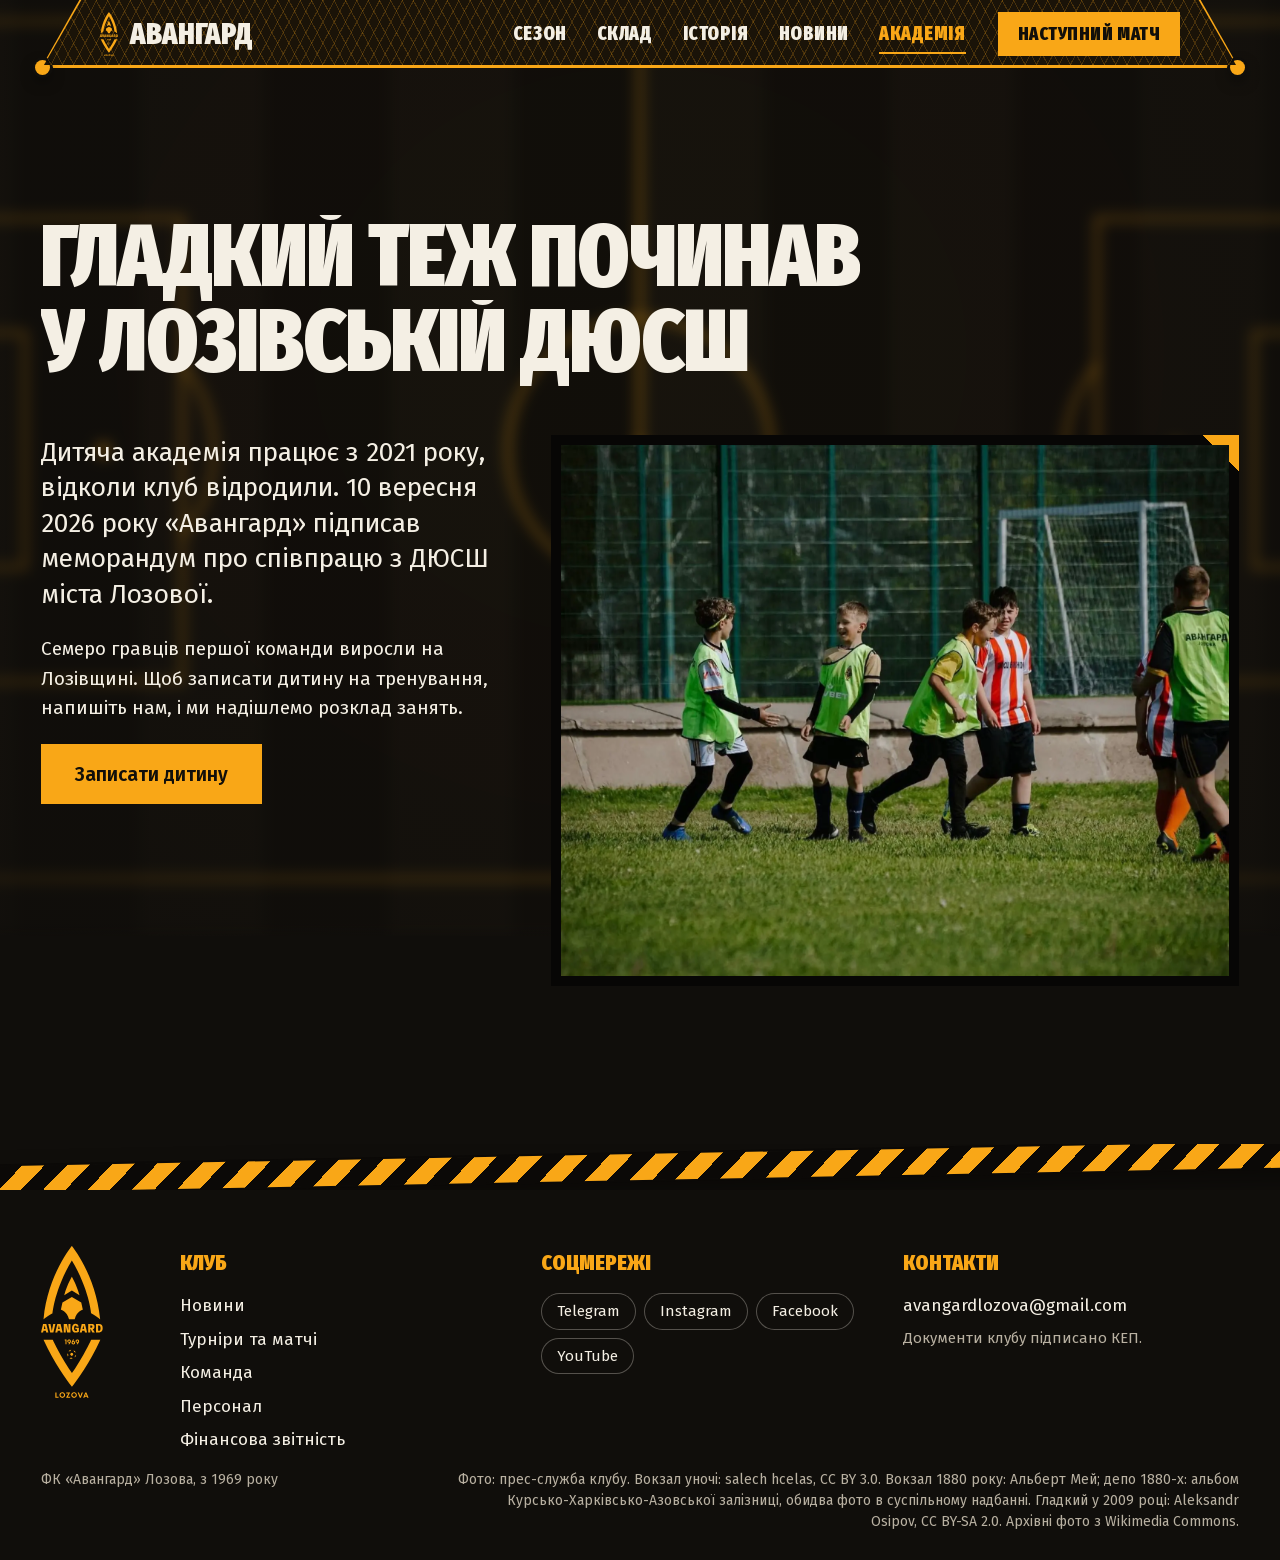
==== commit a9ef3ef7: "Завантажувач з гербом і м'ячем, таблиця групи Б, хедер-ворота, меню на телефоні, стрічки між секціям" ====
--- a/academy.html
+++ b/academy.html
@@ -8,8 +8,8 @@
   <meta name="theme-color" content="#100e0b">
   <link rel="icon" href="assets/img/logo.svg" type="image/svg+xml">
   <link rel="preload" href="assets/fonts/FiraSansExtraCondensed-900-cyrillic.woff2" as="font" type="font/woff2" crossorigin>
-  <link rel="stylesheet" href="css/base.css?v=24">
-  <link rel="stylesheet" href="css/main.css?v=24">
+  <link rel="stylesheet" href="css/base.css?v=37">
+  <link rel="stylesheet" href="css/main.css?v=37">
   <script>(function(d){d.classList.add('js');if(!/[?&]still\b/.test(location.search)&&!matchMedia('(prefers-reduced-motion: reduce)').matches){d.classList.add('intro');setTimeout(function(){d.classList.remove('intro')},3000);}})(document.documentElement);</script>
 </head>
 <body data-page="academy">
@@ -40,6 +40,7 @@
 <a class="skip" href="#main">Перейти до основного вмісту</a>
 
 <header class="bar" data-bar>
+  <span class="bar__goal" aria-hidden="true"><span class="bar__post bar__post--l"></span><span class="bar__post bar__post--r"></span></span>
   <a class="bar__brand" href="index.html" aria-label="ФК «Авангард» Лозова, на головну">
     <span class="crest" aria-hidden="true" data-crest>
       <svg class="crest__base"><use href="#emblem"/></svg>
@@ -56,14 +57,27 @@
   </nav>
   <a class="btn btn--gold bar__action" href="index.html#match">Наступний матч</a>
   <details class="menu">
-    <summary class="menu__toggle"><span>Меню</span></summary>
+    <summary class="menu__toggle"><span class="menu__icon" aria-hidden="true"><i></i><i></i></span><span class="menu__word">Меню</span></summary>
     <nav class="menu__sheet" aria-label="Розділи">
-      <a href="index.html#match">Наступний матч</a>
-      <a href="index.html#season">Сезон</a>
-      <a href="squad.html">Склад</a>
-      <a href="index.html#history">Історія</a>
-      <a href="index.html#news">Новини</a>
-      <a href="academy.html" aria-current="page">Академія</a>
+      <a class="menu__next" href="index.html#match">
+        <span class="menu__label">Наступний матч, 15-й тур</span>
+        <span class="menu__teams">Полтава-2 <small>проти</small> Авангард</span>
+        <span class="menu__when"><span>Неділя, 15.11</span><span>11:30</span><span>Кременчук</span></span>
+      </a>
+      <ol class="menu__links">
+        <li><a href="index.html#season"><span class="menu__n">01</span><span class="menu__t">Сезон</span><span class="menu__d">5-те місце, 17 очок</span><span class="menu__go" aria-hidden="true">→</span></a></li>
+        <li><a href="squad.html"><span class="menu__n">02</span><span class="menu__t">Склад</span><span class="menu__d">Гравці сезону 2026/27</span><span class="menu__go" aria-hidden="true">→</span></a></li>
+        <li><a href="index.html#history"><span class="menu__n">03</span><span class="menu__t">Історія</span><span class="menu__d">Від станції до Другої ліги</span><span class="menu__go" aria-hidden="true">→</span></a></li>
+        <li><a href="index.html#news"><span class="menu__n">04</span><span class="menu__t">Новини</span><span class="menu__d">Нічия з лідером, 1:1</span><span class="menu__go" aria-hidden="true">→</span></a></li>
+        <li><a href="academy.html" aria-current="page"><span class="menu__n">05</span><span class="menu__t">Академія</span><span class="menu__d">Запис дітей на тренування</span><span class="menu__go" aria-hidden="true">→</span></a></li>
+      </ol>
+      <div class="menu__social">
+        <a href="https://t.me/fc_avangard_lozova" rel="noopener">Telegram</a>
+        <a href="https://www.instagram.com/fc_avangard_lozova/" rel="noopener">Instagram</a>
+        <a href="https://www.facebook.com/avangard.lozova" rel="noopener">Facebook</a>
+        <a href="https://www.youtube.com/@avangardlozova2021" rel="noopener">YouTube</a>
+      </div>
+      <p class="menu__foot"><svg aria-hidden="true"><use href="#emblem"/></svg><span>ФК «Авангард» Лозова<br>з 1969 року</span></p>
     </nav>
   </details>
 </header>
@@ -82,6 +96,8 @@
       <img src="assets/img/webp/img1310.webp" width="1800" height="1440" loading="lazy" alt="Діти з академії «Авангарду» грають у футбол на полі зі штучним покриттям">
     </figure>
   </section>
+
+  <div class="tape" aria-hidden="true"><span></span></div>
 
 </main>
 
@@ -119,6 +135,6 @@
 
 <script src="assets/vendor/gsap.min.js" defer></script>
 <script src="assets/vendor/ScrollTrigger.min.js" defer></script>
-<script src="js/main.js?v=24" defer></script>
+<script src="js/main.js?v=37" defer></script>
 </body>
 </html>
--- a/css/main.css
+++ b/css/main.css
@@ -911,3 +911,412 @@
 .kick__title { display: grid; grid-template-columns: minmax(0, 1fr) auto minmax(0, 1fr); width: 100%; }
 .kick__w--l { justify-self: end; } .kick__w--r { justify-self: start; }
 @media (max-width: 860px) { .kick__title { grid-template-columns: 1fr; } .kick__w--l, .kick__w--r { justify-self: center; } }
+
+/* ===== v7 ===== */
+/* history: years only */
+.history.is-pinned .year, .year { flex-basis: min(30vw, 420px); }
+/* phone hero: Авангард, the circle, Лозова in one centred column */
+@media (max-width: 860px) {
+  .kick__title { grid-template-columns: 1fr; justify-items: center; row-gap: 14px; }
+  .kick__w--l, .kick__centre, .kick__w--r { grid-column: 1; grid-row: auto; justify-self: center; order: 0; }
+  .kick__centre { width: clamp(140px, 40vw, 200px); }
+}
+@media (max-width: 860px) { .kick__centre { width: min(var(--cc, 200px), 64vw); } }
+
+/* ===== v8 ===== */
+
+/* loader: a line, a count, a ball that rolls along the line */
+.loader { display: none; }
+html.loading { overflow: hidden; }
+.loading .loader {
+  display: block; position: fixed; inset: 0; z-index: 300; background: var(--ground);
+  --x: 50%; --y: 50%; --r: 0px; --line: min(72vw, 640px);
+}
+.loader.is-opening {
+  -webkit-mask: radial-gradient(circle at var(--x) var(--y), transparent var(--r), #000 calc(var(--r) + 70px));
+          mask: radial-gradient(circle at var(--x) var(--y), transparent var(--r), #000 calc(var(--r) + 70px));
+}
+.loader__track {
+  position: absolute; left: 50%; top: 40%; width: var(--line); height: 3px; margin-left: calc(var(--line) / -2);
+  background: rgba(244, 239, 228, 0.14); border-radius: 3px;
+}
+.loader__fill { position: absolute; inset: 0; background: var(--gold); border-radius: inherit; transform-origin: 0 50%; transform: scaleX(0); }
+.loader__count {
+  position: absolute; left: calc(50% - var(--line) / 2); bottom: calc(60% + 34px);
+  font-family: var(--display); font-weight: 900; line-height: 0.8; font-size: clamp(76px, 11vw, 168px);
+  font-variant-numeric: tabular-nums; color: var(--ink);
+}
+.loader__count small { font-size: 0.34em; color: var(--gold); margin-left: 0.08em; }
+.loader__note {
+  position: absolute; left: calc(50% - var(--line) / 2); top: calc(40% + 26px);
+  font-size: 13px; font-weight: 600; letter-spacing: 0.14em; text-transform: uppercase; color: var(--muted);
+}
+.loader__ball { position: fixed; left: 0; top: 0; width: 34px; height: 34px; opacity: 0; will-change: transform; filter: drop-shadow(0 6px 10px rgba(0, 0, 0, 0.5)); }
+.loader__ripple {
+  position: fixed; left: 0; top: 0; width: 34px; height: 34px; border-radius: 50%; opacity: 0; pointer-events: none;
+  border: 2px solid var(--gold); transform: translate(-50%, -50%);
+}
+
+/* split text */
+.sw, .sc { display: inline-block; }
+.sm { display: inline-block; overflow: hidden; vertical-align: top; padding-bottom: 0.1em; margin-bottom: -0.1em; }
+
+/* a hand-drawn oval around the words that matter */
+.ring { position: relative; white-space: nowrap; }
+.ring__svg { position: absolute; left: -0.5em; top: -0.34em; width: calc(100% + 1em); height: calc(100% + 0.68em); overflow: visible; pointer-events: none; }
+.ring__svg path { fill: none; stroke: var(--gold); stroke-width: 2.2; stroke-linecap: round; vector-effect: non-scaling-stroke; }
+
+/* next match: the venue as chips, the round in a disc */
+.where { display: flex; flex-wrap: wrap; align-items: center; gap: 10px; }
+.where__pill {
+  display: inline-flex; align-items: center; min-height: 46px; padding: 8px 20px; border-radius: 999px;
+  box-shadow: inset 0 0 0 2px var(--gold-ink); font-weight: 600; font-size: clamp(16px, 1.15vw, 19px); line-height: 1.2;
+}
+.where__pill--dark { background: var(--gold-ink); color: var(--gold); box-shadow: none; }
+.where__round {
+  width: 92px; height: 92px; border-radius: 50%; background: var(--gold-ink); color: var(--gold);
+  display: grid; place-content: center; text-align: center; line-height: 0.9; margin-right: 4px;
+}
+.where__round b { display: block; font-family: var(--display); font-weight: 900; font-size: 44px; }
+.where__round span { font-size: 12px; font-weight: 700; letter-spacing: 0.14em; text-transform: uppercase; }
+
+/* countdown: one ring per figure, the seconds filled */
+.countdown__value { display: flex; flex-wrap: wrap; gap: clamp(8px, 1.1vw, 16px); margin-top: 14px; font-size: clamp(30px, 3.2vw, 50px); }
+.cd {
+  width: 2.35em; aspect-ratio: 1; border-radius: 50%; box-shadow: inset 0 0 0 3px var(--gold-ink);
+  display: grid; place-content: center; text-align: center; line-height: 1;
+}
+.countdown__value .cd [data-cd] { min-width: 0; text-align: center; }
+.countdown__value .cd small { display: block; margin: 5px 0 0; font-size: 0.3em; letter-spacing: 0.08em; }
+.cd--s { background: var(--gold-ink); color: var(--gold); box-shadow: none; }
+
+/* season: the table runs the full width under the heading */
+.season__head .h2, .season__lede { grid-column: 1 / 10; }
+.standings { margin-top: clamp(48px, 6vw, 88px); }
+.standings__head { display: flex; flex-wrap: wrap; align-items: center; justify-content: space-between; gap: 12px 20px; margin-bottom: 16px; }
+.standings__chips { display: flex; flex-wrap: wrap; gap: 8px; }
+.chip {
+  display: inline-flex; align-items: center; height: 32px; padding: 0 16px; border-radius: 999px;
+  background: var(--gold); color: var(--gold-ink); font-weight: 600; font-size: 14px;
+}
+.chip--line { background: transparent; color: var(--ink); box-shadow: inset 0 0 0 1px rgba(244, 239, 228, 0.32); }
+.standings__scroll {
+  padding: 10px 12px; border-radius: 28px; background: rgba(12, 10, 8, 0.78);
+  box-shadow: inset 0 0 0 1px rgba(249, 167, 23, 0.2), 0 30px 70px rgba(0, 0, 0, 0.35);
+}
+.tbl { width: 100%; border-collapse: separate; border-spacing: 0 5px; font-variant-numeric: tabular-nums; font-size: 17px; }
+.tbl abbr { text-decoration: none; }
+.tbl thead th { padding: 8px 10px 4px; font-size: 12px; font-weight: 600; letter-spacing: 0.1em; text-transform: uppercase; color: var(--muted); text-align: center; }
+.tbl td, .tbl tbody th { padding: 9px 10px; text-align: center; background: var(--ground-2); transition: background-color .25s var(--ease-out); }
+.tbl tbody tr > :first-child { border-radius: 999px 0 0 999px; }
+.tbl tbody tr > :last-child { border-radius: 0 999px 999px 0; }
+.tbl tbody tr:hover > * { background: var(--ground-3); }
+.tbl .t-team { text-align: left; font-weight: 600; white-space: nowrap; }
+.tbl thead .t-team { text-align: left; }
+.t-n { width: 60px; } .t-g, .t-w, .t-d, .t-l { width: 58px; } .t-gl { width: 86px; white-space: nowrap; }
+.t-form { width: 220px; } .t-pts { width: 88px; }
+.pos {
+  display: inline-grid; place-items: center; width: 34px; height: 34px; border-radius: 50%;
+  font-family: var(--display); font-weight: 900; font-size: 18px; box-shadow: inset 0 0 0 1.5px rgba(244, 239, 228, 0.25);
+}
+.pos--top { box-shadow: inset 0 0 0 2px var(--gold); color: var(--gold); }
+.tbl tbody tr:first-child .pos { background: var(--gold); color: var(--gold-ink); }
+.code {
+  display: inline-grid; place-items: center; width: 50px; height: 28px; margin-right: 12px; vertical-align: middle; border-radius: 999px;
+  box-shadow: inset 0 0 0 1.5px rgba(244, 239, 228, 0.32); font-family: var(--display); font-weight: 700; font-size: 13px; letter-spacing: 0.06em; color: var(--muted);
+}
+.code--us { background: var(--gold); box-shadow: none; }
+.code--us svg { height: 22px; width: auto; aspect-ratio: 157 / 385; fill: var(--gold-ink); }
+.t-name { vertical-align: middle; }
+.form { display: inline-flex; gap: 6px; vertical-align: middle; }
+.f { position: relative; width: 26px; height: 26px; border-radius: 50%; display: grid; place-items: center; }
+.f svg { width: 18px; height: 18px; }
+.f--w { background: var(--gold); color: var(--gold-ink); }
+.f--d { box-shadow: inset 0 0 0 2px rgba(244, 239, 228, 0.6); color: var(--ink); }
+.f--l { background: #b5402c; color: #fff1e8; }
+.f--next { border: 1.5px dashed rgba(244, 239, 228, 0.5); color: var(--muted); font-size: 13px; font-weight: 700; }
+.f[data-tip] { cursor: pointer; -webkit-tap-highlight-color: transparent; transition: transform .2s var(--ease-out); }
+.f.is-tip { transform: scale(1.18); }
+.tip {
+  position: absolute; left: 0; top: 0; z-index: 60; white-space: nowrap; padding: 7px 14px; border-radius: 999px;
+  background: var(--ink); color: var(--gold-ink); font-size: 13px; font-weight: 600; pointer-events: none;
+  opacity: 0; transition: opacity .18s var(--ease-out);
+}
+.tip.is-on { opacity: 1; }
+.pts {
+  display: inline-grid; place-items: center; min-width: 54px; height: 36px; padding: 0 12px; border-radius: 999px;
+  background: var(--ground-3); font-family: var(--display); font-weight: 900; font-size: 22px;
+}
+.tbl tbody tr.is-us > * { background: rgba(249, 167, 23, 0.16); }
+.tbl tbody tr.is-us:hover > * { background: rgba(249, 167, 23, 0.24); }
+.tbl tbody tr.is-us .t-name { color: var(--gold); }
+.tbl tbody tr.is-us .pts { background: var(--gold); color: var(--gold-ink); }
+@media (max-width: 760px) {
+  .t-w, .t-d, .t-l { display: none; }
+}
+@media (max-width: 560px) {
+  .t-g, .t-gl, .code { display: none; }
+  .standings__scroll { padding: 6px; border-radius: 22px; }
+  .tbl { font-size: 15px; border-spacing: 0 4px; }
+  .tbl td, .tbl tbody th { padding: 7px 4px; }
+  .tbl thead th { padding: 6px 4px 2px; letter-spacing: 0.04em; }
+  .t-n { width: 36px; } .t-form { width: 146px; } .t-pts { width: 50px; }
+  .pos { width: 28px; height: 28px; font-size: 16px; }
+  .form { gap: 3px; }
+  .f { width: 21px; height: 21px; } .f svg { width: 15px; height: 15px; } .f--next { font-size: 11px; }
+  .pts { min-width: 40px; height: 30px; padding: 0 8px; font-size: 19px; }
+}
+
+/* facts: the year in a gold ring */
+.facts li { display: grid; grid-template-columns: auto 1fr; gap: 16px; align-items: center; }
+.badge {
+  width: 76px; height: 76px; border-radius: 50%; display: grid; place-items: center;
+  box-shadow: inset 0 0 0 2px var(--gold); color: var(--gold); font-family: var(--display); font-weight: 900; font-size: 25px;
+}
+
+/* the streak and the news dates as ovals */
+.run__streak span { display: inline-block; padding: 0.2em 0.7em 0.16em; border-radius: 999px; box-shadow: inset 0 0 0 2px var(--gold); }
+.lead__date time, .brief__date time {
+  display: inline-flex; align-items: center; gap: 8px; padding: 3px 13px 3px 10px; border-radius: 999px;
+  box-shadow: inset 0 0 0 1px rgba(249, 167, 23, 0.5); color: var(--ink); font-size: 14px;
+}
+.lead__date time::before, .brief__date time::before { content: ""; width: 7px; height: 7px; border-radius: 50%; background: var(--gold); }
+
+/* social links as pills */
+.foot__cols nav[aria-label="Соцмережі"] { display: flex; flex-wrap: wrap; gap: 8px; align-content: start; }
+.foot__cols nav[aria-label="Соцмережі"] .foot__h { flex-basis: 100%; }
+.foot__cols nav[aria-label="Соцмережі"] a {
+  padding: 7px 16px; border-radius: 999px; font-size: 15px; box-shadow: inset 0 0 0 1px rgba(244, 239, 228, 0.3);
+  transition: background-color .2s, color .2s, box-shadow .2s;
+}
+.foot__cols nav[aria-label="Соцмережі"] a:hover { background: var(--gold); color: var(--gold-ink); box-shadow: none; }
+
+/* ===== v9: the same motion on a phone ===== */
+
+/* history: pinned on every screen; on a phone each year takes most of the width */
+@media (max-width: 899px) {
+  .history.is-pinned .year, .history.is-pinned .year:not(.year--photo), .history .year { flex-basis: 74vw; }
+  .history.is-pinned .years { gap: 28px; padding-right: 12vw; }
+  .history.is-pinned .history__pin { justify-content: center; padding-top: var(--bar); }
+}
+
+/* the season as one match on a phone: the lancet, the clock and the goal of the moment fill one screen */
+@media (max-width: 899px) {
+  .match90.is-pinned .match90__pin {
+    display: flex; flex-direction: column; justify-content: center; gap: 10px;
+    padding-top: calc(var(--bar) + 10px); padding-bottom: 14px;
+  }
+  .match90.is-pinned .match90__figure { height: 34svh; width: auto; flex: none; }
+  .match90.is-pinned .match90__text { gap: 10px; align-content: start; }
+  .match90.is-pinned .match90__text .h2 { font-size: clamp(32px, 9vw, 44px); }
+  .match90.is-pinned .match90__lede { font-size: 15px; line-height: 1.4; }
+  .match90.is-pinned .match90__note { display: none; }
+  .match90.is-pinned .match90__board { gap: 18px; }
+  .match90.is-pinned .clock { font-size: clamp(64px, 19vw, 96px); }
+  .match90.is-pinned .tally b { font-size: 38px; }
+  .match90.is-pinned .goals { display: block; min-height: 58px; }
+  .match90.is-pinned .goal { display: none; }
+  .match90.is-pinned .goal.is-now { display: grid; }
+}
+@media (max-width: 899px) and (max-height: 740px) {
+  .match90.is-pinned .match90__lede { display: none; }
+}
+
+/* a tap gives the same answer a hover does */
+a, button, .board__row { -webkit-tap-highlight-color: transparent; }
+.board__row:active { transform: translateX(6px); }
+.lead__media:active img { transform: translateY(-4px); }
+.p__link:active img { transform: translateY(-10px) scale(1.03); }
+.p__link:active .p__n { color: var(--gold); transform: translateY(-6px); }
+.tbl tbody tr:active > * { background: var(--ground-3); }
+.foot__cols nav[aria-label="Соцмережі"] a:active { background: var(--gold); color: var(--gold-ink); box-shadow: none; }
+.btn:active { transform: scale(0.97); }
+
+
+/* ===== v10: the header is a goal seen from above ===== */
+/* the crest stays solid gold */
+.crest__base { opacity: 1; }
+.crest__fill { display: none; }
+
+/* the back of the net hangs from the top edge, the goal line is the bottom edge,
+   the posts stand at its two corners; the page below is the pitch */
+.bar {
+  --inset: clamp(20px, 3vw, 46px);
+  inset: 0 var(--margin) auto; background: none; isolation: isolate;
+  padding: 0 calc(var(--inset) + clamp(10px, 1.6vw, 24px));
+}
+.bar__goal { position: absolute; inset: 0; z-index: -1; pointer-events: none; }
+.bar__goal::before, .bar__goal::after { content: ""; position: absolute; inset: 0; }
+/* the frame: gold side bars and the goal line */
+.bar__goal::before {
+  background: var(--gold);
+  clip-path: polygon(var(--inset) 0, calc(100% - var(--inset)) 0, 100% 100%, 0 100%);
+}
+/* the net: a stretched diamond mesh over the dark */
+.bar__goal::after {
+  background:
+    repeating-linear-gradient(62deg, rgba(249, 167, 23, 0.2) 0 1px, transparent 1px 10px),
+    repeating-linear-gradient(-62deg, rgba(249, 167, 23, 0.2) 0 1px, transparent 1px 10px),
+    rgba(12, 10, 8, 0.94);
+  clip-path: polygon(calc(var(--inset) + 2px) 0, calc(100% - var(--inset) - 2px) 0, calc(100% - 3px) calc(100% - 3px), 3px calc(100% - 3px));
+  transition: background-position .6s var(--ease-out);
+}
+/* the posts, seen from above: two gold discs on the goal line */
+.bar__post {
+  position: absolute; bottom: -7px; width: 15px; height: 15px; border-radius: 50%;
+  background: var(--gold); box-shadow: 0 0 0 3px var(--ground), 0 6px 14px rgba(0, 0, 0, 0.5);
+}
+.bar__post--l { left: -6px; } .bar__post--r { right: -6px; }
+/* a link under the pointer shakes the net a little, as if the ball went in */
+.bar:has(.bar__nav a:hover) .bar__goal::after, .bar:has(.bar__brand:hover) .bar__goal::after { background-position: 0 4px, 0 4px, 0 0; }
+.bar.is-hidden { transform: translateY(calc(-100% - 12px)); }
+@media (max-width: 1080px) {
+  .bar { --inset: 18px; inset: 0 10px auto; padding: 0 30px; }
+}
+
+/* header type: the same condensed heavy face as «Авангард Лозова» on the first screen */
+.bar__nav a, .bar__action, .menu__toggle {
+  font-family: var(--display); font-weight: 900; text-transform: uppercase; letter-spacing: 0.03em;
+}
+.bar__nav a { font-size: 19px; }
+.bar__action { font-size: 18px; }
+.menu__toggle { font-size: 20px; }
+.bar__name { font-size: 30px; letter-spacing: 0; }
+
+
+/* ===== v11: tighter sections, caution tape between them ===== */
+:root { --section: clamp(48px, 5.5vw, 88px); }
+.foot { padding-top: clamp(48px, 5vw, 80px); }
+.hometown { grid-template-rows: auto auto; }
+/* history: the band of years is pinned in the middle of the screen, not a whole empty screen */
+.history.is-pinned .history__pin { height: auto; padding-block: 12px; }
+@media (max-width: 899px) { .history.is-pinned .history__pin { padding-top: 12px; } }
+
+/* the tape: gold and black stripes, a little askew, running slowly */
+.tape { position: relative; height: 30px; margin-top: clamp(40px, 5vw, 80px); pointer-events: none; }
+.tape--edge { margin-top: 0; z-index: 2; }
+.tape span {
+  position: absolute; left: -3vw; right: -3vw; top: 50%; height: 26px; margin-top: -13px;
+  background: repeating-linear-gradient(-45deg, var(--gold) 0 16px, #0b0907 16px 32px);
+  box-shadow: 0 0 0 2px #0b0907, 0 12px 26px rgba(0, 0, 0, 0.45);
+  transform: rotate(-1.1deg);
+  animation: tape-run 2.6s linear infinite;
+}
+.tape:nth-of-type(even) span { transform: rotate(0.9deg); animation-direction: reverse; }
+@keyframes tape-run { to { background-position: 45.25px 0; } }
+@media (max-width: 560px) { .tape span { height: 20px; margin-top: -10px; transform: rotate(-2deg); } .tape:nth-of-type(even) span { transform: rotate(1.6deg); } }
+/* the tape never widens the page */
+.tape { height: 46px; overflow: hidden; margin-bottom: -8px; }
+.tape:not(.tape--edge) { margin-top: calc(clamp(40px, 5vw, 80px) - 8px); }
+.tape--edge { margin-top: -8px; }
+.tape span { left: -4%; right: -4%; }
+
+
+/* ===== v12: loader without the line: a ball, its glow on the ground, sparks ===== */
+.loader__track { display: none; }
+.loader__ball { display: block; transform-origin: 50% 100%; }
+.loader__ball svg { display: block; width: 100%; height: 100%; }
+.loader__shadow {
+  position: fixed; left: 0; top: 0; width: 64px; height: 12px; margin: -6px 0 0 -32px; border-radius: 50%;
+  background: radial-gradient(closest-side, rgba(249, 167, 23, 0.45), rgba(249, 167, 23, 0));
+  opacity: 0; pointer-events: none;
+}
+.loader__spark {
+  position: fixed; left: 0; top: 0; width: 16px; height: 3px; margin: -1.5px 0 0 0; border-radius: 2px;
+  background: var(--gold); transform-origin: 0 50%; pointer-events: none;
+}
+
+/* v13: the big ball; sizes come from js */
+.loader__ball { filter: drop-shadow(0 18px 30px rgba(0, 0, 0, 0.55)); }
+.loader__spark { width: var(--spark, 16px); height: max(3px, calc(var(--spark, 16px) / 7)); margin-top: calc(max(3px, calc(var(--spark, 16px) / 7)) / -2); }
+.loader__ripple { border-width: 3px; }
+
+
+/* ===== v15: the loader introduces the club ===== */
+.loader__crest { position: fixed; left: 0; top: 0; z-index: 1; overflow: visible; }
+.loader__crest-line { fill: none; stroke: var(--gold); stroke-width: 1.3; stroke-linejoin: round; }
+.loader__crest-fill { fill: var(--gold); }
+.loader__name {
+  position: fixed; left: 0; right: 0; z-index: 1; margin: 0; text-align: center;
+  font-family: var(--display); font-weight: 900; text-transform: uppercase; letter-spacing: 0.08em; line-height: 0.92;
+  color: rgba(244, 239, 228, 0.12);
+}
+.loader__name span { display: inline-block; transition: color .35s var(--ease-out); }
+.loader__name span.is-lit { color: var(--gold); }
+.loader__sub {
+  position: fixed; left: 0; right: 0; z-index: 1; margin: 0; text-align: center;
+  font-size: 13px; font-weight: 600; letter-spacing: 0.3em; text-transform: uppercase; color: var(--muted);
+  opacity: 0; transform: translateY(8px);
+}
+.loader__shadow { z-index: 2; }
+.loader__ball { z-index: 3; }
+.loader__ripple, .loader__spark { z-index: 4; }
+
+/* while it is juggled the ball passes behind the crest, so the crest is always whole; the kick brings it to the front */
+.loader__crest { z-index: 3; }
+.loader__crest-back { fill: var(--ground); }
+.loader__ball { z-index: 2; }
+.loader__shadow { z-index: 1; }
+
+
+/* ===== v16 ===== */
+/* first screen: only the crest, no disc and no ring around it */
+.kick__circle { display: none; }
+
+/* loader: sparks only rise, the ball has its own strip of ground */
+.loader__ball { z-index: 3; }
+
+/* phone menu: a toggle that turns into a cross */
+.menu__toggle { display: flex; align-items: center; gap: 10px; }
+.menu__icon { position: relative; width: 22px; height: 14px; }
+.menu__icon i { position: absolute; left: 0; width: 100%; height: 2.5px; border-radius: 2px; background: var(--gold); transition: transform .35s var(--ease-out), top .35s var(--ease-out), width .35s var(--ease-out); }
+.menu__icon i:first-child { top: 2px; }
+.menu__icon i:last-child { top: 9.5px; width: 65%; }
+.menu[open] .menu__icon i:first-child { top: 6px; transform: rotate(45deg); }
+.menu[open] .menu__icon i:last-child { top: 6px; width: 100%; transform: rotate(-45deg); }
+
+/* the sheet: a card hanging under the goal, with the goal's net behind it */
+.menu__sheet {
+  inset: calc(var(--bar) + 8px) 10px auto; max-height: calc(100vh - var(--bar) - 18px); max-height: calc(100svh - var(--bar) - 18px);
+  display: grid; gap: 16px; align-content: start; padding: 14px 14px 18px; border-radius: 28px;
+  background:
+    repeating-linear-gradient(62deg, rgba(249, 167, 23, 0.07) 0 1px, transparent 1px 12px),
+    repeating-linear-gradient(-62deg, rgba(249, 167, 23, 0.07) 0 1px, transparent 1px 12px),
+    rgba(12, 10, 8, 0.97);
+  box-shadow: inset 0 0 0 1.5px rgba(249, 167, 23, 0.35), 0 30px 70px rgba(0, 0, 0, 0.6);
+}
+.menu__sheet a, .menu__sheet a:first-child { font: inherit; text-transform: none; color: inherit; padding: 0; line-height: inherit; }
+
+/* the next match as a gold ticket */
+.menu__sheet a.menu__next { display: grid; gap: 6px; padding: 16px 18px 18px; border-radius: 20px; background: var(--gold); color: var(--gold-ink); text-decoration: none; }
+.menu__label { font-size: 11px; font-weight: 700; letter-spacing: 0.16em; text-transform: uppercase; opacity: 0.72; }
+.menu__teams { font-family: var(--display); font-weight: 900; font-size: clamp(26px, 8vw, 34px); line-height: 0.95; text-transform: uppercase; }
+.menu__teams small { font-family: var(--text); font-weight: 600; font-size: 13px; text-transform: none; vertical-align: middle; margin: 0 4px; opacity: 0.7; }
+.menu__when { display: flex; flex-wrap: wrap; gap: 6px; margin-top: 4px; }
+.menu__when span { padding: 4px 11px; border-radius: 999px; background: rgba(18, 15, 10, 0.12); font-size: 13px; font-weight: 700; }
+.menu__when span:nth-child(2) { background: var(--gold-ink); color: var(--gold); }
+
+/* the sections: a numbered disc, the name, a line about what is there */
+.menu__links { display: grid; }
+.menu__sheet .menu__links a {
+  display: grid; grid-template-columns: 40px 1fr 24px; align-items: center; column-gap: 12px; row-gap: 2px;
+  padding: 11px 4px; text-decoration: none; border-bottom: 1px solid rgba(244, 239, 228, 0.08);
+}
+.menu__links li:last-child a { border-bottom: 0; }
+.menu__n {
+  grid-row: 1 / 3; width: 38px; height: 38px; border-radius: 50%; display: grid; place-items: center;
+  font-family: var(--display); font-weight: 900; font-size: 15px; color: var(--gold); box-shadow: inset 0 0 0 1.5px rgba(249, 167, 23, 0.55);
+}
+.menu__t { font-family: var(--display); font-weight: 900; font-size: 28px; line-height: 1; text-transform: uppercase; }
+.menu__d { grid-column: 2; font-size: 13px; color: var(--muted); }
+.menu__go { grid-column: 3; grid-row: 1 / 3; color: var(--gold); font-size: 20px; transition: transform .25s var(--ease-out); }
+.menu__links a:active .menu__go, .menu__links a:hover .menu__go { transform: translateX(4px); }
+.menu__links a[aria-current="page"] .menu__t { color: var(--gold); }
+.menu__links a[aria-current="page"] .menu__n { background: var(--gold); color: var(--gold-ink); }
+
+/* socials as pills, the club at the bottom */
+.menu__social { display: flex; flex-wrap: wrap; gap: 8px; }
+.menu__sheet .menu__social a { padding: 8px 15px; border-radius: 999px; font-size: 14px; font-weight: 600; box-shadow: inset 0 0 0 1px rgba(244, 239, 228, 0.3); text-decoration: none; }
+.menu__sheet .menu__social a:active { background: var(--gold); color: var(--gold-ink); box-shadow: none; }
+.menu__foot { display: flex; align-items: center; gap: 12px; font-size: 12px; line-height: 1.35; color: var(--muted); letter-spacing: 0.04em; }
+.menu__foot svg { width: 18px; height: 44px; fill: var(--gold); flex: none; }
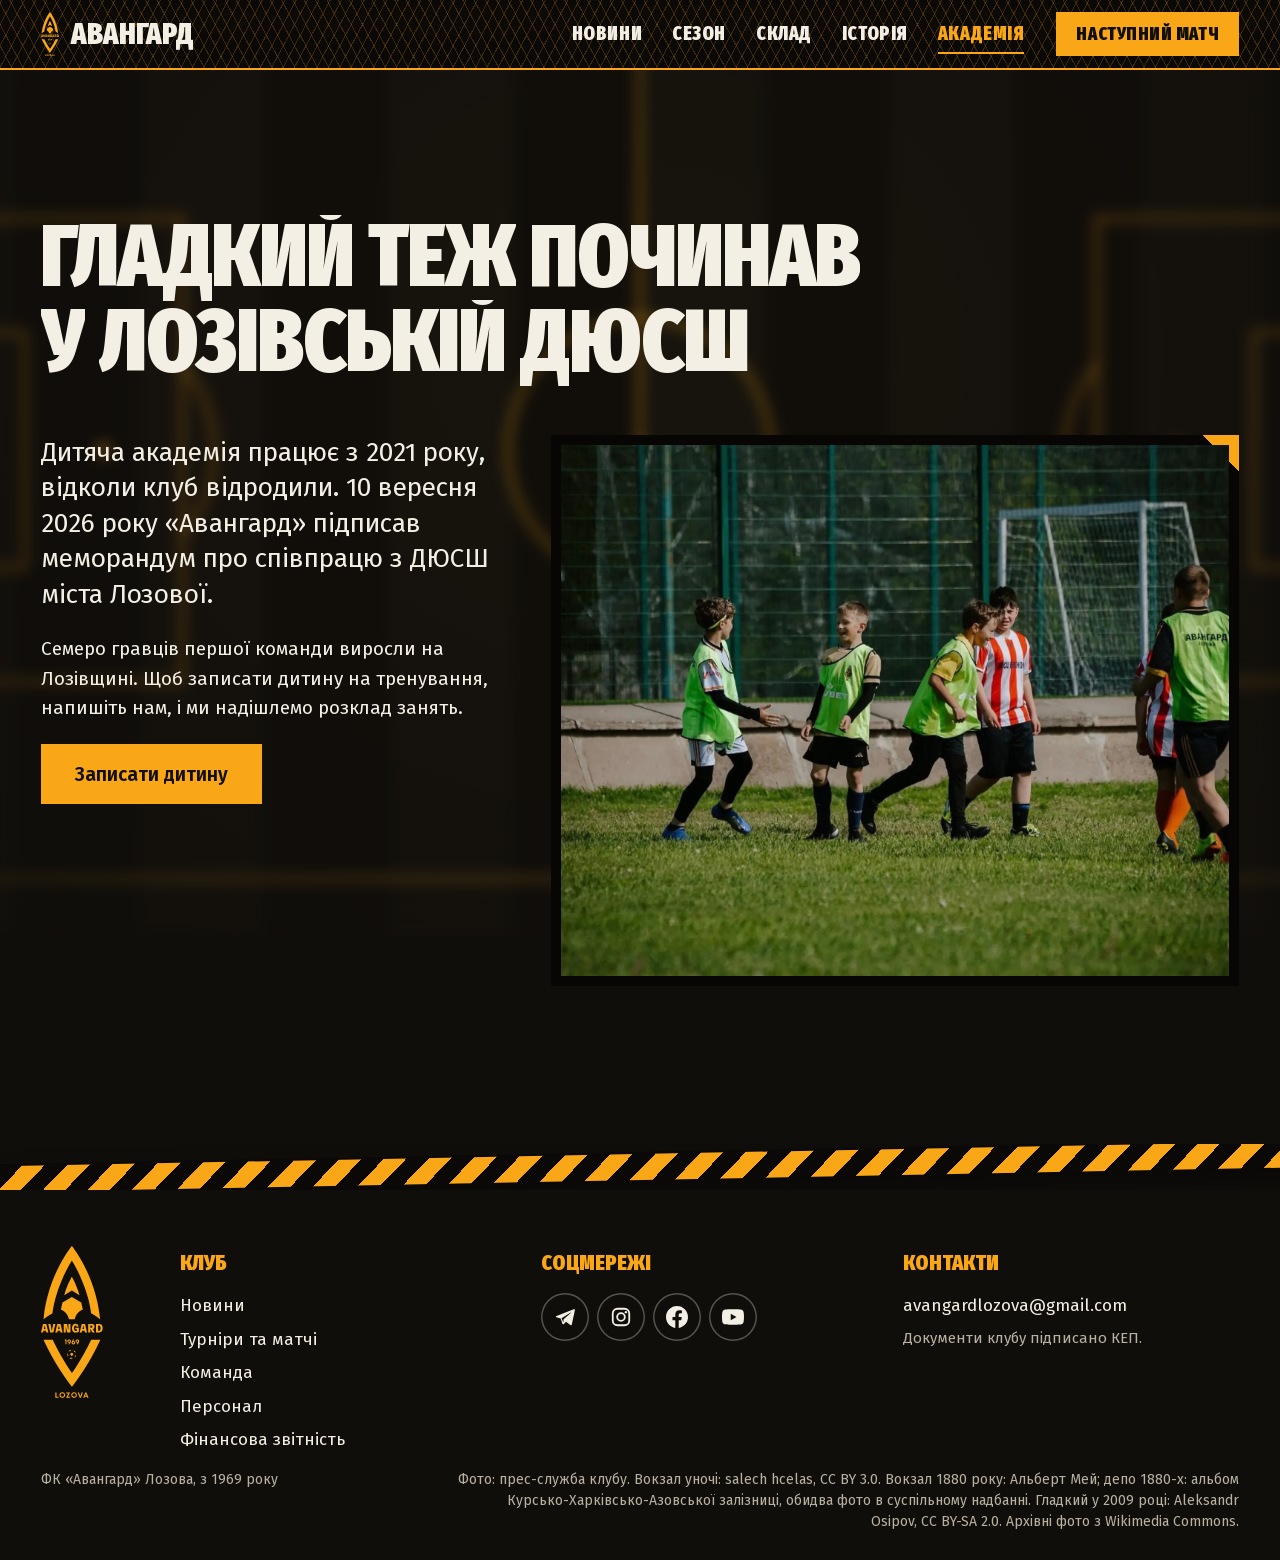
==== commit 3a4dba02: "Прямокутний хедер із сіткою, нове меню, фото до років, новини після матчу, фізика м'яча в прелоадері" ====
--- a/academy.html
+++ b/academy.html
@@ -8,13 +8,13 @@
   <meta name="theme-color" content="#100e0b">
   <link rel="icon" href="assets/img/logo.svg" type="image/svg+xml">
   <link rel="preload" href="assets/fonts/FiraSansExtraCondensed-900-cyrillic.woff2" as="font" type="font/woff2" crossorigin>
-  <link rel="stylesheet" href="css/base.css?v=37">
-  <link rel="stylesheet" href="css/main.css?v=37">
+  <link rel="stylesheet" href="css/base.css?v=41">
+  <link rel="stylesheet" href="css/main.css?v=41">
   <script>(function(d){d.classList.add('js');if(!/[?&]still\b/.test(location.search)&&!matchMedia('(prefers-reduced-motion: reduce)').matches){d.classList.add('intro');setTimeout(function(){d.classList.remove('intro')},3000);}})(document.documentElement);</script>
 </head>
 <body data-page="academy">
 <svg width="0" height="0" style="position:absolute" aria-hidden="true" focusable="false">
-  <symbol id="emblem" viewBox="0 0 157 385"><path d="M87.1688 207.241H95.97V217.223C93.1918 218.674 90.4966 219.4 87.8845 219.4C84.8779 219.4 82.5406 218.391 80.8727 216.368C79.2016 214.346 78.3693 211.604 78.3693 208.142C78.3693 204.722 79.1713 201.99 80.7784 199.95C82.3856 197.907 84.5679 196.886 87.3238 196.886C89.5636 196.886 91.3817 197.518 92.7812 198.782C94.1807 200.047 95.0689 201.81 95.4412 204.07L90.3097 204.441C89.8751 202.327 88.8782 201.27 87.3238 201.27C86.1 201.27 85.199 201.923 84.6191 203.23C84.0375 204.537 83.7484 206.173 83.7484 208.142C83.7484 210.299 84.1206 211.984 84.8683 213.197C85.6144 214.408 86.6608 215.015 88.0092 215.015C89.0444 215.015 90.0812 214.798 91.1181 214.362V210.786H87.1688V207.241Z"/><path d="M105.112 210.32H109.373L107.258 200.43L105.112 210.32ZM111.239 219.026L110.244 214.393H104.243L103.246 219.026H97.9917L103.185 197.258H111.458L116.682 219.026H111.239Z"/><path d="M130.146 204.224C130.146 202.441 129.245 201.55 127.441 201.55H124.859V206.961H127.441C129.245 206.961 130.146 206.048 130.146 204.224ZM130.053 219.027L125.918 210.94H124.859V219.027H119.51V197.259H128.249C129.201 197.259 130.094 197.383 130.922 197.631C131.753 197.88 132.52 198.265 133.224 198.783C133.929 199.3 134.489 200.026 134.903 200.959C135.319 201.892 135.528 202.981 135.528 204.224C135.528 207.728 134.042 209.864 131.079 210.63L136.304 219.027H130.053Z"/><path d="M146.876 214.611C149.53 214.611 150.857 212.455 150.857 208.143C150.857 203.831 149.53 201.673 146.876 201.673H144.638V214.611H146.876ZM147.501 197.258C150.298 197.258 152.453 198.222 153.968 200.15C155.481 202.078 156.238 204.741 156.238 208.143C156.238 211.542 155.481 214.207 153.968 216.134C152.453 218.062 150.298 219.027 147.501 219.027H139.289V197.258H147.501Z"/><path d="M97.4736 124.436C88.5478 94.0871 78.1187 78.0218 78.1187 78.0218C78.1187 78.0218 67.6896 94.0871 58.7654 124.436L78.1187 112.833L97.4736 124.436Z"/><path d="M78.1192 -4.25577e-05C78.1192 -4.25577e-05 17.1725 72.7313 6.39673 185.531C6.39673 185.531 17.5096 175.767 29.2951 170.043C29.2951 170.043 34.3451 110.444 78.1192 37.0398C121.893 110.444 126.945 170.043 126.945 170.043C138.729 175.767 149.842 185.531 149.842 185.531C139.066 72.7313 78.1192 -4.25577e-05 78.1192 -4.25577e-05Z"/><path d="M60.1049 236.991H64.551V249.111H61.9996V239.27H60.1049V236.991Z"/><path d="M71.1687 243.096C71.7646 243.096 72.2583 242.913 72.6545 242.54C73.0491 242.171 73.2472 241.694 73.2472 241.111C73.2472 240.527 73.0491 240.051 72.6545 239.679C72.2583 239.31 71.7646 239.125 71.1687 239.125C70.56 239.125 70.0632 239.31 69.6734 239.679C69.2851 240.051 69.0902 240.527 69.0902 241.111C69.0902 241.694 69.2851 242.171 69.6734 242.54C70.0632 242.913 70.56 243.096 71.1687 243.096ZM71.1511 236.736C72.5107 236.736 73.6162 237.142 74.4661 237.957C75.3193 238.772 75.7426 239.823 75.7426 241.111C75.7426 242.253 75.3288 243.534 74.5029 244.956L72.0809 249.111H69.218C70.6766 246.608 71.5026 245.188 71.6975 244.847C71.3205 244.956 70.9434 245.01 70.568 245.01C69.4018 245.01 68.4464 244.646 67.7067 243.917C66.9638 243.189 66.5948 242.253 66.5948 241.111C66.5948 240.27 66.7881 239.519 67.1779 238.852C67.5661 238.182 68.1061 237.663 68.7995 237.292C69.4912 236.922 70.2756 236.736 71.1511 236.736Z"/><path d="M81.8862 246.925C82.4581 246.925 82.9246 246.743 83.2905 246.377C83.6547 246.014 83.8368 245.546 83.8368 244.974C83.8368 244.391 83.6547 243.917 83.2905 243.554C82.9246 243.188 82.4581 243.006 81.8862 243.006C81.3158 243.006 80.8445 243.188 80.4739 243.554C80.1033 243.917 79.9195 244.391 79.9195 244.974C79.9195 245.546 80.1033 246.014 80.4739 246.377C80.8445 246.743 81.3158 246.925 81.8862 246.925ZM82.4693 241.055C83.6355 241.055 84.5925 241.421 85.3402 242.15C86.0879 242.878 86.4617 243.821 86.4617 244.974C86.4617 246.249 86.0335 247.294 85.1756 248.109C84.3193 248.923 83.2298 249.329 81.9054 249.329C80.5442 249.329 79.4355 248.923 78.5776 248.109C77.7228 247.294 77.2931 246.249 77.2931 244.974C77.2931 243.845 77.7133 242.564 78.5504 241.129L80.958 236.974H83.8193C83.5029 237.52 83.078 238.255 82.5428 239.178C82.0076 240.102 81.6066 240.789 81.3398 241.238C81.7168 241.116 82.0923 241.055 82.4693 241.055Z"/><path d="M92.0576 243.096C92.6535 243.096 93.1488 242.913 93.5434 242.54C93.938 242.171 94.1361 241.694 94.1361 241.111C94.1361 240.527 93.938 240.051 93.5434 239.679C93.1488 239.31 92.6535 239.125 92.0576 239.125C91.4505 239.125 90.9521 239.31 90.5639 239.679C90.1741 240.051 89.9807 240.527 89.9807 241.111C89.9807 241.694 90.1741 242.171 90.5639 242.54C90.9521 242.913 91.4505 243.096 92.0576 243.096ZM92.04 236.736C93.3996 236.736 94.5067 237.142 95.3567 237.957C96.2066 238.772 96.6331 239.823 96.6331 241.111C96.6331 242.253 96.2194 243.534 95.3934 244.956L92.9682 249.111H90.107C91.5656 246.608 92.3915 245.188 92.588 244.847C92.2094 244.956 91.8324 245.01 91.4569 245.01C90.2907 245.01 89.3353 244.646 88.5956 243.917C87.8543 243.189 87.4837 242.253 87.4837 241.111C87.4837 240.27 87.677 239.519 88.0652 238.852C88.455 238.182 88.995 237.663 89.6884 237.292C90.3817 236.922 91.1646 236.736 92.04 236.736Z"/><path d="M39.2464 381.653H44.4545V384.395H36.2924V370.787H39.2464V381.653Z"/><path d="M53.9416 381.908C54.7451 381.908 55.472 381.721 56.1191 381.352C56.7677 380.983 57.2741 380.468 57.6448 379.809C58.0154 379.146 58.1991 378.408 58.1991 377.591C58.1991 376.358 57.795 375.332 56.985 374.509C56.175 373.687 55.1637 373.276 53.9511 373.276C52.7402 373.276 51.7225 373.687 50.8997 374.509C50.077 375.332 49.6664 376.358 49.6664 377.591C49.6664 378.823 50.077 379.85 50.8997 380.675C51.7225 381.494 52.737 381.908 53.9416 381.908ZM53.9416 384.686C51.8695 384.686 50.1409 384.009 48.7605 382.656C47.3802 381.301 46.6901 379.612 46.6901 377.591C46.6901 375.569 47.3802 373.882 48.7605 372.528C50.1409 371.174 51.8695 370.495 53.9416 370.495C55.3027 370.495 56.5376 370.803 57.6448 371.42C58.7535 372.035 59.6194 372.885 60.2409 373.965C60.8623 375.048 61.1723 376.257 61.1723 377.591C61.1723 379.625 60.4869 381.317 59.113 382.665C57.7374 384.012 56.0152 384.686 53.9416 384.686Z"/><path d="M68.0937 381.653H73.9441V384.395H63.6619V383.948L69.3382 373.528H63.991V370.787H73.7316V371.332L68.0937 381.653Z"/><path d="M83.742 381.908C84.5455 381.908 85.2725 381.721 85.9195 381.352C86.5697 380.983 87.0761 380.468 87.4468 379.809C87.8158 379.146 88.0011 378.408 88.0011 377.591C88.0011 376.358 87.5954 375.332 86.7854 374.509C85.9754 373.687 84.9641 373.276 83.7515 373.276C82.5422 373.276 81.5245 373.687 80.7017 374.509C79.8774 375.332 79.4668 376.358 79.4668 377.591C79.4668 378.823 79.8774 379.85 80.7017 380.675C81.5245 381.494 82.5374 381.908 83.742 381.908ZM83.742 384.686C81.6699 384.686 79.9413 384.009 78.5625 382.656C77.1806 381.301 76.4921 379.612 76.4921 377.591C76.4921 375.569 77.1806 373.882 78.5625 372.528C79.9413 371.174 81.6699 370.495 83.742 370.495C85.1047 370.495 86.338 370.803 87.4468 371.42C88.5539 372.035 89.4198 372.885 90.0413 373.965C90.6643 375.048 90.9743 376.257 90.9743 377.591C90.9743 379.625 90.2873 381.317 88.915 382.665C87.5394 384.012 85.8172 384.686 83.742 384.686Z"/><path d="M102.912 370.787H106.12L100.987 384.395H98.2074L92.8826 370.787H96.1257L99.5685 380.409L102.912 370.787Z"/><path d="M113.582 374.383L111.814 379.243H115.372L113.582 374.383ZM117.257 384.395L116.305 381.809H110.881L109.948 384.395H106.837L112.164 370.787H114.945L120.445 384.395H117.257Z"/><path d="M78.3679 356.609C64.1493 338.76 34.0298 297.546 6.39783 237.634H29.6029C41.5689 262.361 55.2811 286.86 70.3799 310.48L78.3679 321.577L86.3575 310.48C101.453 286.863 115.167 262.364 127.133 237.634H150.34C122.717 297.53 92.5881 338.754 78.3679 356.609Z"/><path d="M70.9525 185.531H85.2862C91.5935 163.473 105.954 161.627 105.954 161.627L101.938 142.882L78.1193 129.196L54.3008 142.882L50.2844 161.627C50.2844 161.627 64.6452 163.473 70.9525 185.531Z"/><path d="M80.8431 271.35L75.996 270.583L73.7673 274.956L77.2389 278.429L81.6131 276.199L80.8431 271.35Z"/><path d="M85.579 282.705C87.5999 280.854 88.8636 278.379 89.1959 275.697L85.7212 278.36L85.579 282.705Z"/><path d="M66.7651 271.868C66.1772 274.581 66.591 277.431 67.9505 279.863L69.5194 275.849L66.7651 271.868Z"/><path d="M76.4982 263.001C73.8142 263.33 71.3363 264.598 69.4879 266.619L73.9244 266.56L76.4982 263.001Z"/><path d="M88.3101 269.7C87.1662 267.11 85.0734 265.017 82.4805 263.877L83.9039 268.281L88.3101 269.7Z"/><path d="M80.3268 285.431L76.4063 282.719L72.0928 284.106C74.569 285.576 77.5198 286.039 80.3268 285.431Z"/><path d="M7.12048 210.32H11.3813L9.26605 200.43L7.12048 210.32ZM13.2457 219.026L12.252 214.393H6.25139L5.25449 219.026H0L5.19219 197.258H13.4661L18.6903 219.026H13.2457Z"/><path d="M30.9097 197.258H36.3528L31.3762 219.027H23.2589L18.4102 197.258H23.9762L27.395 215.482L30.9097 197.258Z"/><path d="M43.1951 210.32H47.4559L45.3407 200.43L43.1951 210.32ZM49.3219 219.026L48.325 214.393H42.3245L41.3307 219.026H36.0731L41.2668 197.258H49.5392L54.7633 219.026H49.3219Z"/><path d="M69.5032 197.258H74.6044V219.027H66.3L62.6943 202.42V219.027H57.5916V197.258H65.8975L69.5032 213.866V197.258Z"/></symbol>
+  <symbol id="i-tg" viewBox="0 0 24 24"><path d="M21.5 3.6 2.8 10.8c-1 .4-1 1.1-.2 1.4l4.7 1.5 1.8 5.5c.2.6.4.8.8.8s.6-.2.9-.5l2.3-2.2 4.7 3.5c.9.5 1.5.2 1.7-.8L22.7 5c.3-1.3-.4-1.8-1.2-1.4ZM8.3 13.3l9.5-6c.5-.3.9-.1.5.2l-7.8 7-.3 3.4-1.9-4.6Z"/></symbol><symbol id="i-ig" viewBox="0 0 24 24"><rect x="3" y="3" width="18" height="18" rx="5.2" fill="none" stroke="currentColor" stroke-width="2"/><circle cx="12" cy="12" r="4.2" fill="none" stroke="currentColor" stroke-width="2"/><circle cx="17.3" cy="6.7" r="1.3"/></symbol><symbol id="i-fb" viewBox="0 0 24 24"><path d="M24 12.07C24 5.45 18.63.07 12 .07S0 5.45 0 12.07c0 5.99 4.39 10.95 10.13 11.86v-8.39H7.08v-3.47h3.05V9.43c0-3.01 1.79-4.67 4.53-4.67 1.31 0 2.69.24 2.69.24v2.95h-1.52c-1.49 0-1.96.93-1.96 1.88v2.25h3.33l-.53 3.47h-2.8v8.39C19.61 23.03 24 18.06 24 12.07Z"/></symbol><symbol id="i-yt" viewBox="0 0 24 24"><path d="M23.5 6.19a3.02 3.02 0 0 0-2.12-2.14C19.5 3.55 12 3.55 12 3.55s-7.5 0-9.38.5A3.02 3.02 0 0 0 .5 6.19C0 8.07 0 12 0 12s0 3.93.5 5.81a3.02 3.02 0 0 0 2.12 2.14c1.88.5 9.38.5 9.38.5s7.5 0 9.38-.5a3.02 3.02 0 0 0 2.12-2.14C24 15.93 24 12 24 12s0-3.93-.5-5.81ZM9.55 15.57V8.43L15.82 12l-6.27 3.57Z"/></symbol><symbol id="emblem" viewBox="0 0 157 385"><path d="M87.1688 207.241H95.97V217.223C93.1918 218.674 90.4966 219.4 87.8845 219.4C84.8779 219.4 82.5406 218.391 80.8727 216.368C79.2016 214.346 78.3693 211.604 78.3693 208.142C78.3693 204.722 79.1713 201.99 80.7784 199.95C82.3856 197.907 84.5679 196.886 87.3238 196.886C89.5636 196.886 91.3817 197.518 92.7812 198.782C94.1807 200.047 95.0689 201.81 95.4412 204.07L90.3097 204.441C89.8751 202.327 88.8782 201.27 87.3238 201.27C86.1 201.27 85.199 201.923 84.6191 203.23C84.0375 204.537 83.7484 206.173 83.7484 208.142C83.7484 210.299 84.1206 211.984 84.8683 213.197C85.6144 214.408 86.6608 215.015 88.0092 215.015C89.0444 215.015 90.0812 214.798 91.1181 214.362V210.786H87.1688V207.241Z"/><path d="M105.112 210.32H109.373L107.258 200.43L105.112 210.32ZM111.239 219.026L110.244 214.393H104.243L103.246 219.026H97.9917L103.185 197.258H111.458L116.682 219.026H111.239Z"/><path d="M130.146 204.224C130.146 202.441 129.245 201.55 127.441 201.55H124.859V206.961H127.441C129.245 206.961 130.146 206.048 130.146 204.224ZM130.053 219.027L125.918 210.94H124.859V219.027H119.51V197.259H128.249C129.201 197.259 130.094 197.383 130.922 197.631C131.753 197.88 132.52 198.265 133.224 198.783C133.929 199.3 134.489 200.026 134.903 200.959C135.319 201.892 135.528 202.981 135.528 204.224C135.528 207.728 134.042 209.864 131.079 210.63L136.304 219.027H130.053Z"/><path d="M146.876 214.611C149.53 214.611 150.857 212.455 150.857 208.143C150.857 203.831 149.53 201.673 146.876 201.673H144.638V214.611H146.876ZM147.501 197.258C150.298 197.258 152.453 198.222 153.968 200.15C155.481 202.078 156.238 204.741 156.238 208.143C156.238 211.542 155.481 214.207 153.968 216.134C152.453 218.062 150.298 219.027 147.501 219.027H139.289V197.258H147.501Z"/><path d="M97.4736 124.436C88.5478 94.0871 78.1187 78.0218 78.1187 78.0218C78.1187 78.0218 67.6896 94.0871 58.7654 124.436L78.1187 112.833L97.4736 124.436Z"/><path d="M78.1192 -4.25577e-05C78.1192 -4.25577e-05 17.1725 72.7313 6.39673 185.531C6.39673 185.531 17.5096 175.767 29.2951 170.043C29.2951 170.043 34.3451 110.444 78.1192 37.0398C121.893 110.444 126.945 170.043 126.945 170.043C138.729 175.767 149.842 185.531 149.842 185.531C139.066 72.7313 78.1192 -4.25577e-05 78.1192 -4.25577e-05Z"/><path d="M60.1049 236.991H64.551V249.111H61.9996V239.27H60.1049V236.991Z"/><path d="M71.1687 243.096C71.7646 243.096 72.2583 242.913 72.6545 242.54C73.0491 242.171 73.2472 241.694 73.2472 241.111C73.2472 240.527 73.0491 240.051 72.6545 239.679C72.2583 239.31 71.7646 239.125 71.1687 239.125C70.56 239.125 70.0632 239.31 69.6734 239.679C69.2851 240.051 69.0902 240.527 69.0902 241.111C69.0902 241.694 69.2851 242.171 69.6734 242.54C70.0632 242.913 70.56 243.096 71.1687 243.096ZM71.1511 236.736C72.5107 236.736 73.6162 237.142 74.4661 237.957C75.3193 238.772 75.7426 239.823 75.7426 241.111C75.7426 242.253 75.3288 243.534 74.5029 244.956L72.0809 249.111H69.218C70.6766 246.608 71.5026 245.188 71.6975 244.847C71.3205 244.956 70.9434 245.01 70.568 245.01C69.4018 245.01 68.4464 244.646 67.7067 243.917C66.9638 243.189 66.5948 242.253 66.5948 241.111C66.5948 240.27 66.7881 239.519 67.1779 238.852C67.5661 238.182 68.1061 237.663 68.7995 237.292C69.4912 236.922 70.2756 236.736 71.1511 236.736Z"/><path d="M81.8862 246.925C82.4581 246.925 82.9246 246.743 83.2905 246.377C83.6547 246.014 83.8368 245.546 83.8368 244.974C83.8368 244.391 83.6547 243.917 83.2905 243.554C82.9246 243.188 82.4581 243.006 81.8862 243.006C81.3158 243.006 80.8445 243.188 80.4739 243.554C80.1033 243.917 79.9195 244.391 79.9195 244.974C79.9195 245.546 80.1033 246.014 80.4739 246.377C80.8445 246.743 81.3158 246.925 81.8862 246.925ZM82.4693 241.055C83.6355 241.055 84.5925 241.421 85.3402 242.15C86.0879 242.878 86.4617 243.821 86.4617 244.974C86.4617 246.249 86.0335 247.294 85.1756 248.109C84.3193 248.923 83.2298 249.329 81.9054 249.329C80.5442 249.329 79.4355 248.923 78.5776 248.109C77.7228 247.294 77.2931 246.249 77.2931 244.974C77.2931 243.845 77.7133 242.564 78.5504 241.129L80.958 236.974H83.8193C83.5029 237.52 83.078 238.255 82.5428 239.178C82.0076 240.102 81.6066 240.789 81.3398 241.238C81.7168 241.116 82.0923 241.055 82.4693 241.055Z"/><path d="M92.0576 243.096C92.6535 243.096 93.1488 242.913 93.5434 242.54C93.938 242.171 94.1361 241.694 94.1361 241.111C94.1361 240.527 93.938 240.051 93.5434 239.679C93.1488 239.31 92.6535 239.125 92.0576 239.125C91.4505 239.125 90.9521 239.31 90.5639 239.679C90.1741 240.051 89.9807 240.527 89.9807 241.111C89.9807 241.694 90.1741 242.171 90.5639 242.54C90.9521 242.913 91.4505 243.096 92.0576 243.096ZM92.04 236.736C93.3996 236.736 94.5067 237.142 95.3567 237.957C96.2066 238.772 96.6331 239.823 96.6331 241.111C96.6331 242.253 96.2194 243.534 95.3934 244.956L92.9682 249.111H90.107C91.5656 246.608 92.3915 245.188 92.588 244.847C92.2094 244.956 91.8324 245.01 91.4569 245.01C90.2907 245.01 89.3353 244.646 88.5956 243.917C87.8543 243.189 87.4837 242.253 87.4837 241.111C87.4837 240.27 87.677 239.519 88.0652 238.852C88.455 238.182 88.995 237.663 89.6884 237.292C90.3817 236.922 91.1646 236.736 92.04 236.736Z"/><path d="M39.2464 381.653H44.4545V384.395H36.2924V370.787H39.2464V381.653Z"/><path d="M53.9416 381.908C54.7451 381.908 55.472 381.721 56.1191 381.352C56.7677 380.983 57.2741 380.468 57.6448 379.809C58.0154 379.146 58.1991 378.408 58.1991 377.591C58.1991 376.358 57.795 375.332 56.985 374.509C56.175 373.687 55.1637 373.276 53.9511 373.276C52.7402 373.276 51.7225 373.687 50.8997 374.509C50.077 375.332 49.6664 376.358 49.6664 377.591C49.6664 378.823 50.077 379.85 50.8997 380.675C51.7225 381.494 52.737 381.908 53.9416 381.908ZM53.9416 384.686C51.8695 384.686 50.1409 384.009 48.7605 382.656C47.3802 381.301 46.6901 379.612 46.6901 377.591C46.6901 375.569 47.3802 373.882 48.7605 372.528C50.1409 371.174 51.8695 370.495 53.9416 370.495C55.3027 370.495 56.5376 370.803 57.6448 371.42C58.7535 372.035 59.6194 372.885 60.2409 373.965C60.8623 375.048 61.1723 376.257 61.1723 377.591C61.1723 379.625 60.4869 381.317 59.113 382.665C57.7374 384.012 56.0152 384.686 53.9416 384.686Z"/><path d="M68.0937 381.653H73.9441V384.395H63.6619V383.948L69.3382 373.528H63.991V370.787H73.7316V371.332L68.0937 381.653Z"/><path d="M83.742 381.908C84.5455 381.908 85.2725 381.721 85.9195 381.352C86.5697 380.983 87.0761 380.468 87.4468 379.809C87.8158 379.146 88.0011 378.408 88.0011 377.591C88.0011 376.358 87.5954 375.332 86.7854 374.509C85.9754 373.687 84.9641 373.276 83.7515 373.276C82.5422 373.276 81.5245 373.687 80.7017 374.509C79.8774 375.332 79.4668 376.358 79.4668 377.591C79.4668 378.823 79.8774 379.85 80.7017 380.675C81.5245 381.494 82.5374 381.908 83.742 381.908ZM83.742 384.686C81.6699 384.686 79.9413 384.009 78.5625 382.656C77.1806 381.301 76.4921 379.612 76.4921 377.591C76.4921 375.569 77.1806 373.882 78.5625 372.528C79.9413 371.174 81.6699 370.495 83.742 370.495C85.1047 370.495 86.338 370.803 87.4468 371.42C88.5539 372.035 89.4198 372.885 90.0413 373.965C90.6643 375.048 90.9743 376.257 90.9743 377.591C90.9743 379.625 90.2873 381.317 88.915 382.665C87.5394 384.012 85.8172 384.686 83.742 384.686Z"/><path d="M102.912 370.787H106.12L100.987 384.395H98.2074L92.8826 370.787H96.1257L99.5685 380.409L102.912 370.787Z"/><path d="M113.582 374.383L111.814 379.243H115.372L113.582 374.383ZM117.257 384.395L116.305 381.809H110.881L109.948 384.395H106.837L112.164 370.787H114.945L120.445 384.395H117.257Z"/><path d="M78.3679 356.609C64.1493 338.76 34.0298 297.546 6.39783 237.634H29.6029C41.5689 262.361 55.2811 286.86 70.3799 310.48L78.3679 321.577L86.3575 310.48C101.453 286.863 115.167 262.364 127.133 237.634H150.34C122.717 297.53 92.5881 338.754 78.3679 356.609Z"/><path d="M70.9525 185.531H85.2862C91.5935 163.473 105.954 161.627 105.954 161.627L101.938 142.882L78.1193 129.196L54.3008 142.882L50.2844 161.627C50.2844 161.627 64.6452 163.473 70.9525 185.531Z"/><path d="M80.8431 271.35L75.996 270.583L73.7673 274.956L77.2389 278.429L81.6131 276.199L80.8431 271.35Z"/><path d="M85.579 282.705C87.5999 280.854 88.8636 278.379 89.1959 275.697L85.7212 278.36L85.579 282.705Z"/><path d="M66.7651 271.868C66.1772 274.581 66.591 277.431 67.9505 279.863L69.5194 275.849L66.7651 271.868Z"/><path d="M76.4982 263.001C73.8142 263.33 71.3363 264.598 69.4879 266.619L73.9244 266.56L76.4982 263.001Z"/><path d="M88.3101 269.7C87.1662 267.11 85.0734 265.017 82.4805 263.877L83.9039 268.281L88.3101 269.7Z"/><path d="M80.3268 285.431L76.4063 282.719L72.0928 284.106C74.569 285.576 77.5198 286.039 80.3268 285.431Z"/><path d="M7.12048 210.32H11.3813L9.26605 200.43L7.12048 210.32ZM13.2457 219.026L12.252 214.393H6.25139L5.25449 219.026H0L5.19219 197.258H13.4661L18.6903 219.026H13.2457Z"/><path d="M30.9097 197.258H36.3528L31.3762 219.027H23.2589L18.4102 197.258H23.9762L27.395 215.482L30.9097 197.258Z"/><path d="M43.1951 210.32H47.4559L45.3407 200.43L43.1951 210.32ZM49.3219 219.026L48.325 214.393H42.3245L41.3307 219.026H36.0731L41.2668 197.258H49.5392L54.7633 219.026H49.3219Z"/><path d="M69.5032 197.258H74.6044V219.027H66.3L62.6943 202.42V219.027H57.5916V197.258H65.8975L69.5032 213.866V197.258Z"/></symbol>
 </svg>
 
 <div class="pitch-bg" aria-hidden="true">
@@ -40,7 +40,6 @@
 <a class="skip" href="#main">Перейти до основного вмісту</a>
 
 <header class="bar" data-bar>
-  <span class="bar__goal" aria-hidden="true"><span class="bar__post bar__post--l"></span><span class="bar__post bar__post--r"></span></span>
   <a class="bar__brand" href="index.html" aria-label="ФК «Авангард» Лозова, на головну">
     <span class="crest" aria-hidden="true" data-crest>
       <svg class="crest__base"><use href="#emblem"/></svg>
@@ -49,35 +48,30 @@
     <span class="bar__name">Авангард</span>
   </a>
   <nav class="bar__nav" aria-label="Розділи">
+    <a href="index.html#news">Новини</a>
     <a href="index.html#season">Сезон</a>
     <a href="squad.html">Склад</a>
     <a href="index.html#history">Історія</a>
-    <a href="index.html#news">Новини</a>
     <a href="academy.html" aria-current="page">Академія</a>
   </nav>
   <a class="btn btn--gold bar__action" href="index.html#match">Наступний матч</a>
   <details class="menu">
     <summary class="menu__toggle"><span class="menu__icon" aria-hidden="true"><i></i><i></i></span><span class="menu__word">Меню</span></summary>
     <nav class="menu__sheet" aria-label="Розділи">
-      <a class="menu__next" href="index.html#match">
-        <span class="menu__label">Наступний матч, 15-й тур</span>
-        <span class="menu__teams">Полтава-2 <small>проти</small> Авангард</span>
-        <span class="menu__when"><span>Неділя, 15.11</span><span>11:30</span><span>Кременчук</span></span>
-      </a>
       <ol class="menu__links">
-        <li><a href="index.html#season"><span class="menu__n">01</span><span class="menu__t">Сезон</span><span class="menu__d">5-те місце, 17 очок</span><span class="menu__go" aria-hidden="true">→</span></a></li>
-        <li><a href="squad.html"><span class="menu__n">02</span><span class="menu__t">Склад</span><span class="menu__d">Гравці сезону 2026/27</span><span class="menu__go" aria-hidden="true">→</span></a></li>
-        <li><a href="index.html#history"><span class="menu__n">03</span><span class="menu__t">Історія</span><span class="menu__d">Від станції до Другої ліги</span><span class="menu__go" aria-hidden="true">→</span></a></li>
-        <li><a href="index.html#news"><span class="menu__n">04</span><span class="menu__t">Новини</span><span class="menu__d">Нічия з лідером, 1:1</span><span class="menu__go" aria-hidden="true">→</span></a></li>
-        <li><a href="academy.html" aria-current="page"><span class="menu__n">05</span><span class="menu__t">Академія</span><span class="menu__d">Запис дітей на тренування</span><span class="menu__go" aria-hidden="true">→</span></a></li>
+        <li><a href="index.html#news">Новини</a></li>
+        <li><a href="index.html#season">Сезон</a></li>
+        <li><a href="squad.html">Склад</a></li>
+        <li><a href="index.html#history">Історія</a></li>
+        <li><a href="academy.html" aria-current="page">Академія</a></li>
       </ol>
+      <a class="menu__next" href="index.html#match"><span>Наступний матч</span><b>Полтава-2 проти Авангарду</b><span>15.11, 11:30</span></a>
       <div class="menu__social">
-        <a href="https://t.me/fc_avangard_lozova" rel="noopener">Telegram</a>
-        <a href="https://www.instagram.com/fc_avangard_lozova/" rel="noopener">Instagram</a>
-        <a href="https://www.facebook.com/avangard.lozova" rel="noopener">Facebook</a>
-        <a href="https://www.youtube.com/@avangardlozova2021" rel="noopener">YouTube</a>
+        <a class="soc" href="https://t.me/fc_avangard_lozova" rel="noopener" aria-label="Telegram"><svg aria-hidden="true"><use href="#i-tg"/></svg></a>
+        <a class="soc" href="https://www.instagram.com/fc_avangard_lozova/" rel="noopener" aria-label="Instagram"><svg aria-hidden="true"><use href="#i-ig"/></svg></a>
+        <a class="soc" href="https://www.facebook.com/avangard.lozova" rel="noopener" aria-label="Facebook"><svg aria-hidden="true"><use href="#i-fb"/></svg></a>
+        <a class="soc" href="https://www.youtube.com/@avangardlozova2021" rel="noopener" aria-label="YouTube"><svg aria-hidden="true"><use href="#i-yt"/></svg></a>
       </div>
-      <p class="menu__foot"><svg aria-hidden="true"><use href="#emblem"/></svg><span>ФК «Авангард» Лозова<br>з 1969 року</span></p>
     </nav>
   </details>
 </header>
@@ -115,10 +109,10 @@
       </nav>
       <nav aria-label="Соцмережі">
         <h2 class="foot__h">Соцмережі</h2>
-        <a href="https://t.me/fc_avangard_lozova" rel="noopener">Telegram</a>
-        <a href="https://www.instagram.com/fc_avangard_lozova/" rel="noopener">Instagram</a>
-        <a href="https://www.facebook.com/avangard.lozova" rel="noopener">Facebook</a>
-        <a href="https://www.youtube.com/@avangardlozova2021" rel="noopener">YouTube</a>
+        <a class="soc" href="https://t.me/fc_avangard_lozova" rel="noopener" aria-label="Telegram"><svg aria-hidden="true"><use href="#i-tg"/></svg></a>
+        <a class="soc" href="https://www.instagram.com/fc_avangard_lozova/" rel="noopener" aria-label="Instagram"><svg aria-hidden="true"><use href="#i-ig"/></svg></a>
+        <a class="soc" href="https://www.facebook.com/avangard.lozova" rel="noopener" aria-label="Facebook"><svg aria-hidden="true"><use href="#i-fb"/></svg></a>
+        <a class="soc" href="https://www.youtube.com/@avangardlozova2021" rel="noopener" aria-label="YouTube"><svg aria-hidden="true"><use href="#i-yt"/></svg></a>
       </nav>
       <div>
         <h2 class="foot__h">Контакти</h2>
@@ -135,6 +129,6 @@
 
 <script src="assets/vendor/gsap.min.js" defer></script>
 <script src="assets/vendor/ScrollTrigger.min.js" defer></script>
-<script src="js/main.js?v=37" defer></script>
+<script src="js/main.js?v=41" defer></script>
 </body>
 </html>
--- a/css/main.css
+++ b/css/main.css
@@ -1320,3 +1320,93 @@
 .menu__sheet .menu__social a:active { background: var(--gold); color: var(--gold-ink); box-shadow: none; }
 .menu__foot { display: flex; align-items: center; gap: 12px; font-size: 12px; line-height: 1.35; color: var(--muted); letter-spacing: 0.04em; }
 .menu__foot svg { width: 18px; height: 44px; fill: var(--gold); flex: none; }
+
+
+/* ===== v17 ===== */
+/* header: a plain rectangle, edge to edge */
+.bar, .bar.bar { inset: 0 0 auto; padding: 0 var(--margin); background: rgba(12, 10, 8, 0.97); box-shadow: 0 1px 0 rgba(249, 167, 23, 0.4); }
+.bar.is-hidden { transform: translateY(-100%); }
+@media (max-width: 1080px) { .bar { inset: 0 0 auto; padding: 0 var(--margin); } }
+
+/* phone menu: a solid sheet, the sections, the next match, the socials. Nothing else. */
+.menu__sheet {
+  inset: var(--bar) 0 0; max-height: none; border-radius: 0; box-shadow: none; background: #0c0a08;
+  display: flex; flex-direction: column; gap: 0; padding: 4px var(--margin) 28px; overflow-y: auto;
+}
+.menu__links { display: block; }
+.menu__sheet .menu__links a {
+  display: block; padding: 15px 0 13px; border-bottom: 1px solid rgba(244, 239, 228, 0.1); text-decoration: none;
+  font-family: var(--display); font-weight: 900; font-size: clamp(38px, 11.5vw, 54px); line-height: 1; text-transform: uppercase; color: var(--ink);
+}
+.menu__sheet .menu__links a[aria-current="page"] { color: var(--gold); }
+.menu__sheet a.menu__next { display: grid; gap: 3px; margin-top: auto; padding: 26px 0 0; border-radius: 0; background: none; color: var(--ink); text-decoration: none; }
+.menu__next span { font-size: 14px; color: var(--muted); }
+.menu__next b { font-family: var(--display); font-weight: 900; font-size: 26px; line-height: 1.05; text-transform: uppercase; color: var(--gold); }
+.menu__social { display: flex; gap: 10px; margin-top: 22px; }
+
+/* social networks as their own marks */
+.foot__cols nav[aria-label="Соцмережі"] a.soc, .menu__sheet .menu__social a.soc, .soc {
+  display: inline-grid; place-items: center; width: 48px; height: 48px; padding: 0; border-radius: 50%;
+  color: var(--ink); box-shadow: inset 0 0 0 1.5px rgba(244, 239, 228, 0.3);
+  transition: background-color .2s, color .2s, box-shadow .2s, transform .2s var(--ease-out);
+}
+.soc svg { width: 22px; height: 22px; fill: currentColor; }
+.foot__cols nav[aria-label="Соцмережі"] a.soc:hover, .menu__sheet .menu__social a.soc:active, .soc:hover { background: var(--gold); color: var(--gold-ink); box-shadow: none; transform: translateY(-2px); }
+
+/* dates: no dot before the text */
+.lead__date time::before, .brief__date time::before { content: none; }
+.lead__date time, .brief__date time { padding: 3px 13px; }
+
+/* results on a phone: the chart is turned on its side and reads down the page, nothing to swipe */
+.run__axis, .only-narrow { display: none; }
+@media (max-width: 960px) {
+  .only-wide { display: none; } .only-narrow { display: inline; }
+  .run__axis {
+    display: flex; justify-content: space-between; width: 118px; margin: 0 0 6px -8px;
+    font-size: 10px; font-weight: 700; letter-spacing: 0.04em; text-transform: uppercase; color: var(--muted);
+  }
+  .run__scroll { overflow: visible; }
+  .run__list { grid-template-columns: 1fr; padding-top: 0; }
+  .res, .res--w, .res--d {
+    --y: 0px; display: grid; grid-template-columns: 102px 58px 1fr; column-gap: 12px; align-items: center;
+    padding: 9px 0; border-bottom: 1px solid rgba(244, 239, 228, 0.07);
+  }
+  .res__dot { grid-column: 1; grid-row: 1 / 3; margin: 0; justify-self: start; }
+  .res--d .res__dot { justify-self: center; }
+  .res--w .res__dot { justify-self: end; }
+  .res__score { grid-column: 2; grid-row: 1 / 3; font-size: 30px; }
+  .res__opp { grid-column: 3; margin: 0; font-size: 15px; }
+  .res__meta { grid-column: 3; margin: 0; }
+}
+
+/* history: a picture under every year, in the same black frame with the gold corner */
+.year__img, .history.is-pinned .year .year__img {
+  order: 2; width: 100%; aspect-ratio: 16 / 10; max-height: 34vh; max-height: 34svh; object-fit: cover; margin: 12px 0 0;
+  padding: 10px; background: linear-gradient(225deg, var(--gold) 0 26px, #070605 26px); box-shadow: 0 22px 56px rgba(0, 0, 0, 0.5);
+}
+.year__art { display: flex; align-items: center; justify-content: center; gap: clamp(14px, 2vw, 28px); color: var(--gold); }
+.year__art--crest svg { height: 82%; width: auto; aspect-ratio: 157 / 385; fill: var(--gold); }
+.year__cup { height: 56%; width: auto; fill: currentColor; }
+.year__art p { display: grid; gap: 6px; font-size: 14px; line-height: 1.3; color: var(--ink); }
+.year__art b { font-family: var(--display); font-weight: 900; font-size: clamp(44px, 5vw, 76px); line-height: 0.85; color: var(--gold); }
+.year__art--titles > b { font-size: clamp(64px, 7vw, 108px); }
+.year__art--titles span { display: flex; flex-wrap: wrap; gap: 5px; margin-top: 4px; }
+.year__art--titles i { font-style: normal; font-size: 13px; font-weight: 700; padding: 2px 9px; border-radius: 999px; box-shadow: inset 0 0 0 1px rgba(249, 167, 23, 0.6); color: var(--gold); }
+
+@media (max-width: 960px) {
+  .run__axis { width: 102px; margin: 0 0 4px; font-size: 12px; letter-spacing: 0; }
+  .run__axis span { width: 18px; text-align: center; }
+}
+/* the band of years stays clear of the header */
+.year__img, .history.is-pinned .year .year__img { max-height: 29vh; max-height: 29svh; }
+
+
+/* ===== v19 ===== */
+/* header: a rectangle again, with the goal net woven into it */
+.bar, .bar.bar {
+  background:
+    repeating-linear-gradient(62deg, rgba(249, 167, 23, 0.2) 0 1px, transparent 1px 10px),
+    repeating-linear-gradient(-62deg, rgba(249, 167, 23, 0.2) 0 1px, transparent 1px 10px),
+    rgba(12, 10, 8, 0.96);
+  box-shadow: 0 2px 0 var(--gold);
+}
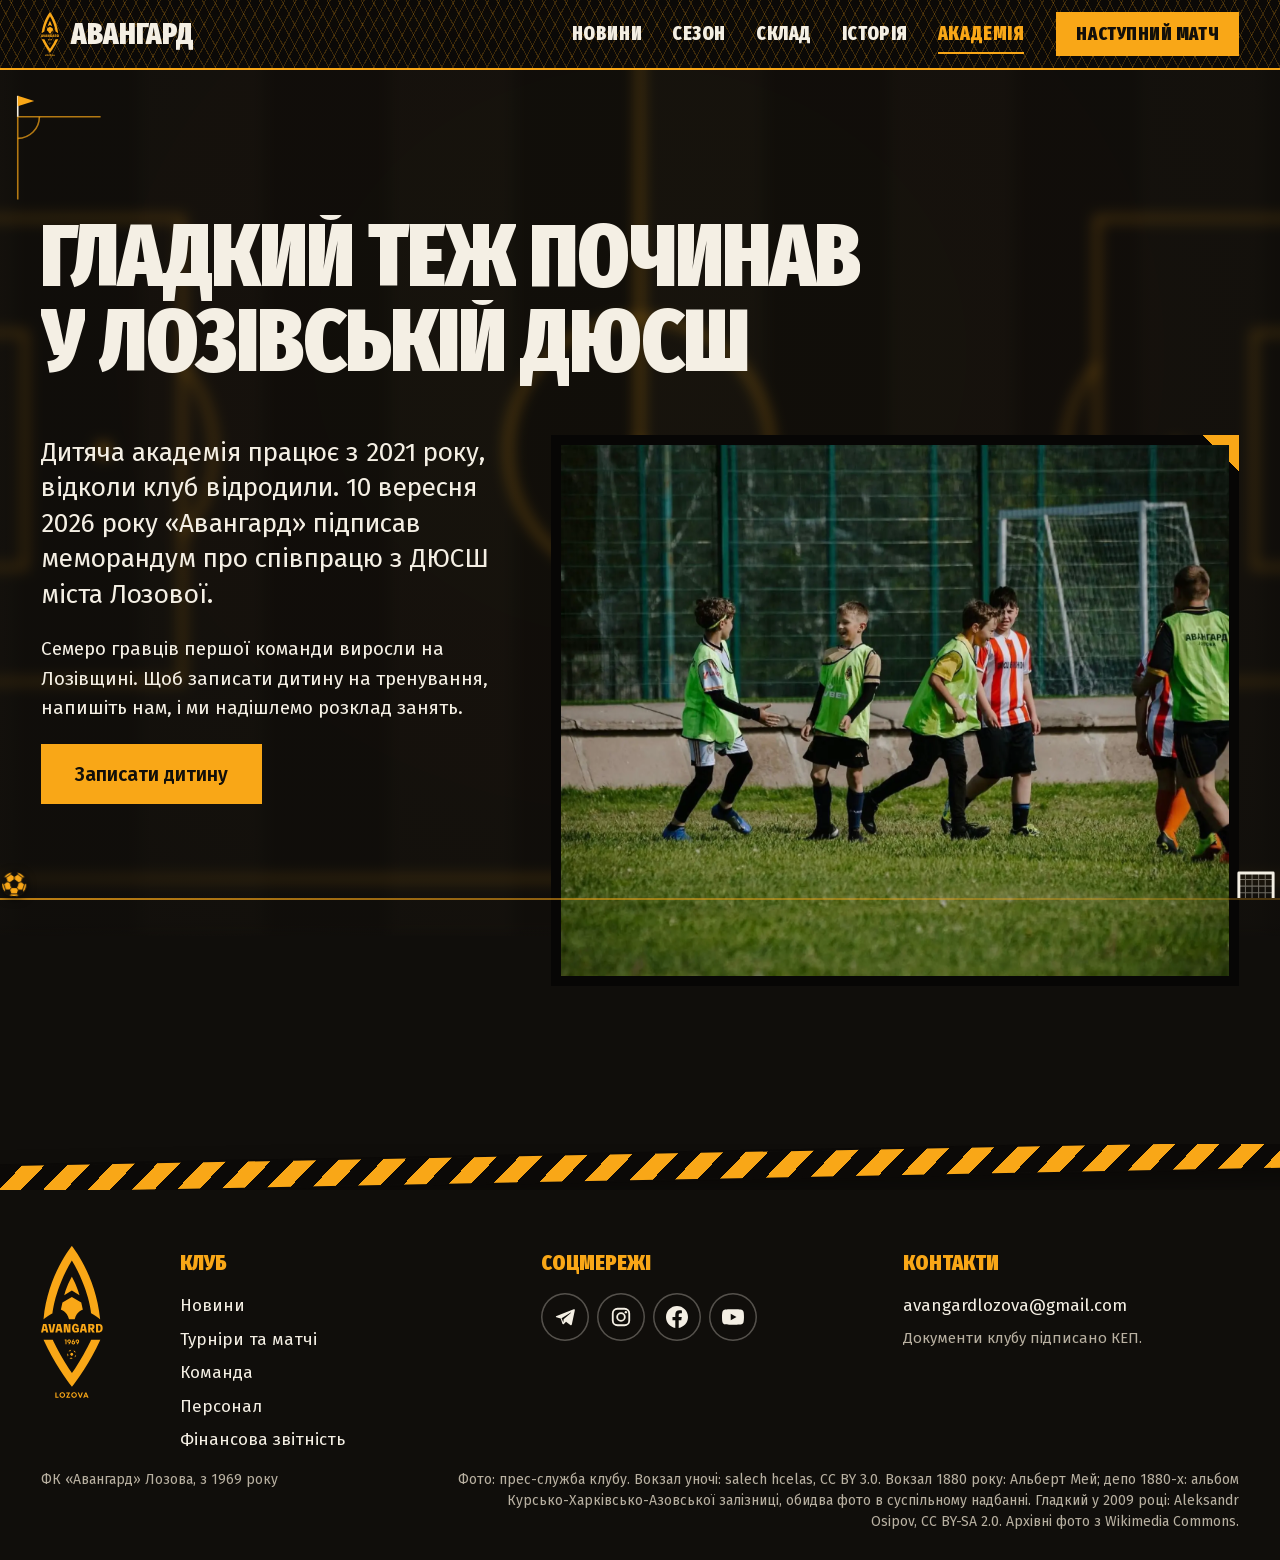
==== commit eb86a5d9: "Прелоадер без м'яча, логотипи команд, справжні фото до років, футбольні анімації Co-Authored-By: Cla" ====
--- a/academy.html
+++ b/academy.html
@@ -8,8 +8,8 @@
   <meta name="theme-color" content="#100e0b">
   <link rel="icon" href="assets/img/logo.svg" type="image/svg+xml">
   <link rel="preload" href="assets/fonts/FiraSansExtraCondensed-900-cyrillic.woff2" as="font" type="font/woff2" crossorigin>
-  <link rel="stylesheet" href="css/base.css?v=41">
-  <link rel="stylesheet" href="css/main.css?v=41">
+  <link rel="stylesheet" href="css/base.css?v=47">
+  <link rel="stylesheet" href="css/main.css?v=47">
   <script>(function(d){d.classList.add('js');if(!/[?&]still\b/.test(location.search)&&!matchMedia('(prefers-reduced-motion: reduce)').matches){d.classList.add('intro');setTimeout(function(){d.classList.remove('intro')},3000);}})(document.documentElement);</script>
 </head>
 <body data-page="academy">
@@ -129,6 +129,6 @@
 
 <script src="assets/vendor/gsap.min.js" defer></script>
 <script src="assets/vendor/ScrollTrigger.min.js" defer></script>
-<script src="js/main.js?v=41" defer></script>
+<script src="js/main.js?v=47" defer></script>
 </body>
 </html>
--- a/css/main.css
+++ b/css/main.css
@@ -1410,3 +1410,92 @@
     rgba(12, 10, 8, 0.96);
   box-shadow: 0 2px 0 var(--gold);
 }
+
+
+/* ===== v20 ===== */
+/* table: the club badges */
+.tlogo { display: inline-block; width: 34px; height: 34px; margin-right: 12px; vertical-align: middle; object-fit: contain; }
+.tlogo--us { display: inline-grid; place-items: center; }
+.tlogo--us svg { height: 34px; width: auto; aspect-ratio: 157 / 385; fill: var(--gold); }
+@media (max-width: 560px) { .tlogo { width: 26px; height: 26px; margin-right: 8px; } .tlogo--us svg { height: 26px; } }
+@media (max-width: 560px) {
+  .tlogo { width: 24px; height: 24px; margin-right: 7px; } .tlogo--us svg { height: 24px; }
+  .t-name { font-size: 14px; }
+  .t-n { width: 32px; } .t-form { width: 130px; } .t-pts { width: 46px; }
+  .f { width: 19px; height: 19px; } .f svg { width: 13px; height: 13px; } .f--next { font-size: 10px; }
+  .pts { min-width: 36px; padding: 0 6px; }
+}
+@media (max-width: 560px) {
+  .form { gap: 2px; } .t-form { width: 126px; }
+  .t-name { font-size: 13.5px; letter-spacing: -0.01em; }
+  .tbl td, .tbl tbody th { padding-inline: 3px; }
+}
+
+
+/* ===== v21: small football animations ===== */
+
+/* the touchline along the bottom of the screen, the ball that rolls with the page, the goal at the end */
+.touch { position: fixed; left: 0; right: 0; bottom: 0; bottom: env(safe-area-inset-bottom, 0px); height: 0; z-index: 35; pointer-events: none; }
+.touch__line { position: absolute; left: 0; right: 0; bottom: 0; height: 2px; background: linear-gradient(90deg, rgba(249, 167, 23, 0.75), rgba(249, 167, 23, 0.25)); }
+.touch__ball {
+  position: absolute; left: 0; bottom: 2px; width: 22px; height: 22px; padding: 0; border: 0; background: none; cursor: pointer; pointer-events: auto;
+  -webkit-tap-highlight-color: transparent;
+}
+.touch__ball::after { content: ""; position: absolute; inset: -14px -11px -2px; }
+.touch__skin, .touch__skin svg { display: block; width: 22px; height: 22px; }
+.touch__skin { filter: drop-shadow(0 2px 4px rgba(0, 0, 0, 0.6)); }
+.touch__goal { position: absolute; right: 4px; bottom: 2px; width: 30px; height: 22px; overflow: visible; }
+.touch__frame { fill: none; stroke: var(--ink); stroke-width: 2.2; stroke-linejoin: round; }
+.touch__net { fill: none; stroke: rgba(244, 239, 228, 0.4); stroke-width: 0.8; transform-origin: 50% 100%; }
+.touch.is-goal .touch__frame { stroke: var(--gold); }
+.touch.is-goal .touch__net { stroke: var(--gold); animation: net-shake 0.7s var(--ease-out); }
+@keyframes net-shake {
+  0% { transform: none; } 20% { transform: scale(1.25, 1.12) skewX(-6deg); } 45% { transform: scale(0.94, 0.97) skewX(3deg); }
+  70% { transform: scale(1.06, 1.02) skewX(-1deg); } 100% { transform: none; }
+}
+.loading .touch { visibility: hidden; }
+.menu[open] ~ .touch { visibility: hidden; }
+
+/* the corner of a pitch where a section starts */
+.news, .season, .hometown, .town, .squad, .academy { position: relative; }
+.corner { position: absolute; left: calc(var(--margin) * 0.42); top: clamp(16px, 2vw, 30px); width: clamp(64px, 7vw, 110px); aspect-ratio: 1; pointer-events: none; }
+.corner svg { display: block; width: 100%; height: 100%; overflow: visible; }
+.corner__line { fill: none; stroke: var(--gold); stroke-width: 1.6; vector-effect: non-scaling-stroke; opacity: 0.7; }
+.corner__pole { fill: none; stroke: var(--ink); stroke-width: 1.6; vector-effect: non-scaling-stroke; }
+.corner__cloth { fill: var(--gold); }
+.town .corner { top: clamp(60px, 7vw, 110px); }
+
+/* tactics board beside the season heading */
+.tactic { grid-column: 10 / 13; grid-row: 1 / 3; justify-self: end; align-self: end; width: clamp(150px, 15vw, 210px); margin: 0; display: grid; gap: 8px; }
+.tactic svg { display: block; width: 100%; height: auto; overflow: visible; }
+.tactic__pitch * { fill: none; stroke: rgba(249, 167, 23, 0.55); stroke-width: 1.4; }
+.tactic__dot { fill: var(--gold); }
+.tactic__gk { fill: none; stroke: var(--gold); stroke-width: 2.4; }
+.tactic__ball { fill: var(--ink); }
+.tactic__pass { fill: none; stroke: var(--ink); stroke-width: 1.4; stroke-dasharray: 4 5; opacity: 0; }
+.tactic__name { font-family: var(--display); font-weight: 900; font-size: 30px; line-height: 1; letter-spacing: 0.04em; color: var(--gold); text-align: center; }
+@media (max-width: 900px) {
+  .tactic { grid-column: 1 / -1; grid-row: auto; justify-self: start; width: 150px; grid-template-columns: 150px auto; align-items: center; gap: 18px; }
+  .tactic__name { font-size: 34px; }
+}
+
+/* buttons: a ball crosses the button under the pointer or the finger */
+.btn { position: relative; overflow: hidden; isolation: isolate; }
+.btn::before {
+  content: ""; position: absolute; z-index: -1; left: -28px; top: 50%; width: 22px; height: 22px; margin-top: -11px;
+  background: currentColor; opacity: 0.28;
+  -webkit-mask: url("data:image/svg+xml,%3Csvg xmlns='http://www.w3.org/2000/svg' viewBox='0 0 24 24'%3E%3Ccircle cx='12' cy='12' r='10.5' fill='none' stroke='black' stroke-width='2.4'/%3E%3Cpath d='M12 7l4.8 3.5-1.8 5.6H9l-1.8-5.6z'/%3E%3C/svg%3E") center / contain no-repeat;
+          mask: url("data:image/svg+xml,%3Csvg xmlns='http://www.w3.org/2000/svg' viewBox='0 0 24 24'%3E%3Ccircle cx='12' cy='12' r='10.5' fill='none' stroke='black' stroke-width='2.4'/%3E%3Cpath d='M12 7l4.8 3.5-1.8 5.6H9l-1.8-5.6z'/%3E%3C/svg%3E") center / contain no-repeat;
+  transition: left 0s, transform 0s;
+}
+.btn:hover::before, .btn:active::before { left: calc(100% + 6px); transform: rotate(540deg); transition: left .75s var(--ease-out), transform .75s var(--ease-out); }
+
+/* v21b: a bigger ball and goal, the corner flag clear of the tape */
+.touch__ball, .touch__skin, .touch__skin svg { width: 28px; height: 28px; }
+.touch__goal { width: 40px; height: 29px; }
+.corner { top: clamp(38px, 3.6vw, 58px); }
+.town .corner { top: clamp(70px, 8vw, 120px); }
+.corner__cloth { transform-box: fill-box; }
+.corner__flag { transform-box: fill-box; }
+.tactic__name { white-space: nowrap; }
+@media (max-width: 900px) { .tactic { width: auto; grid-template-columns: 150px max-content; } }
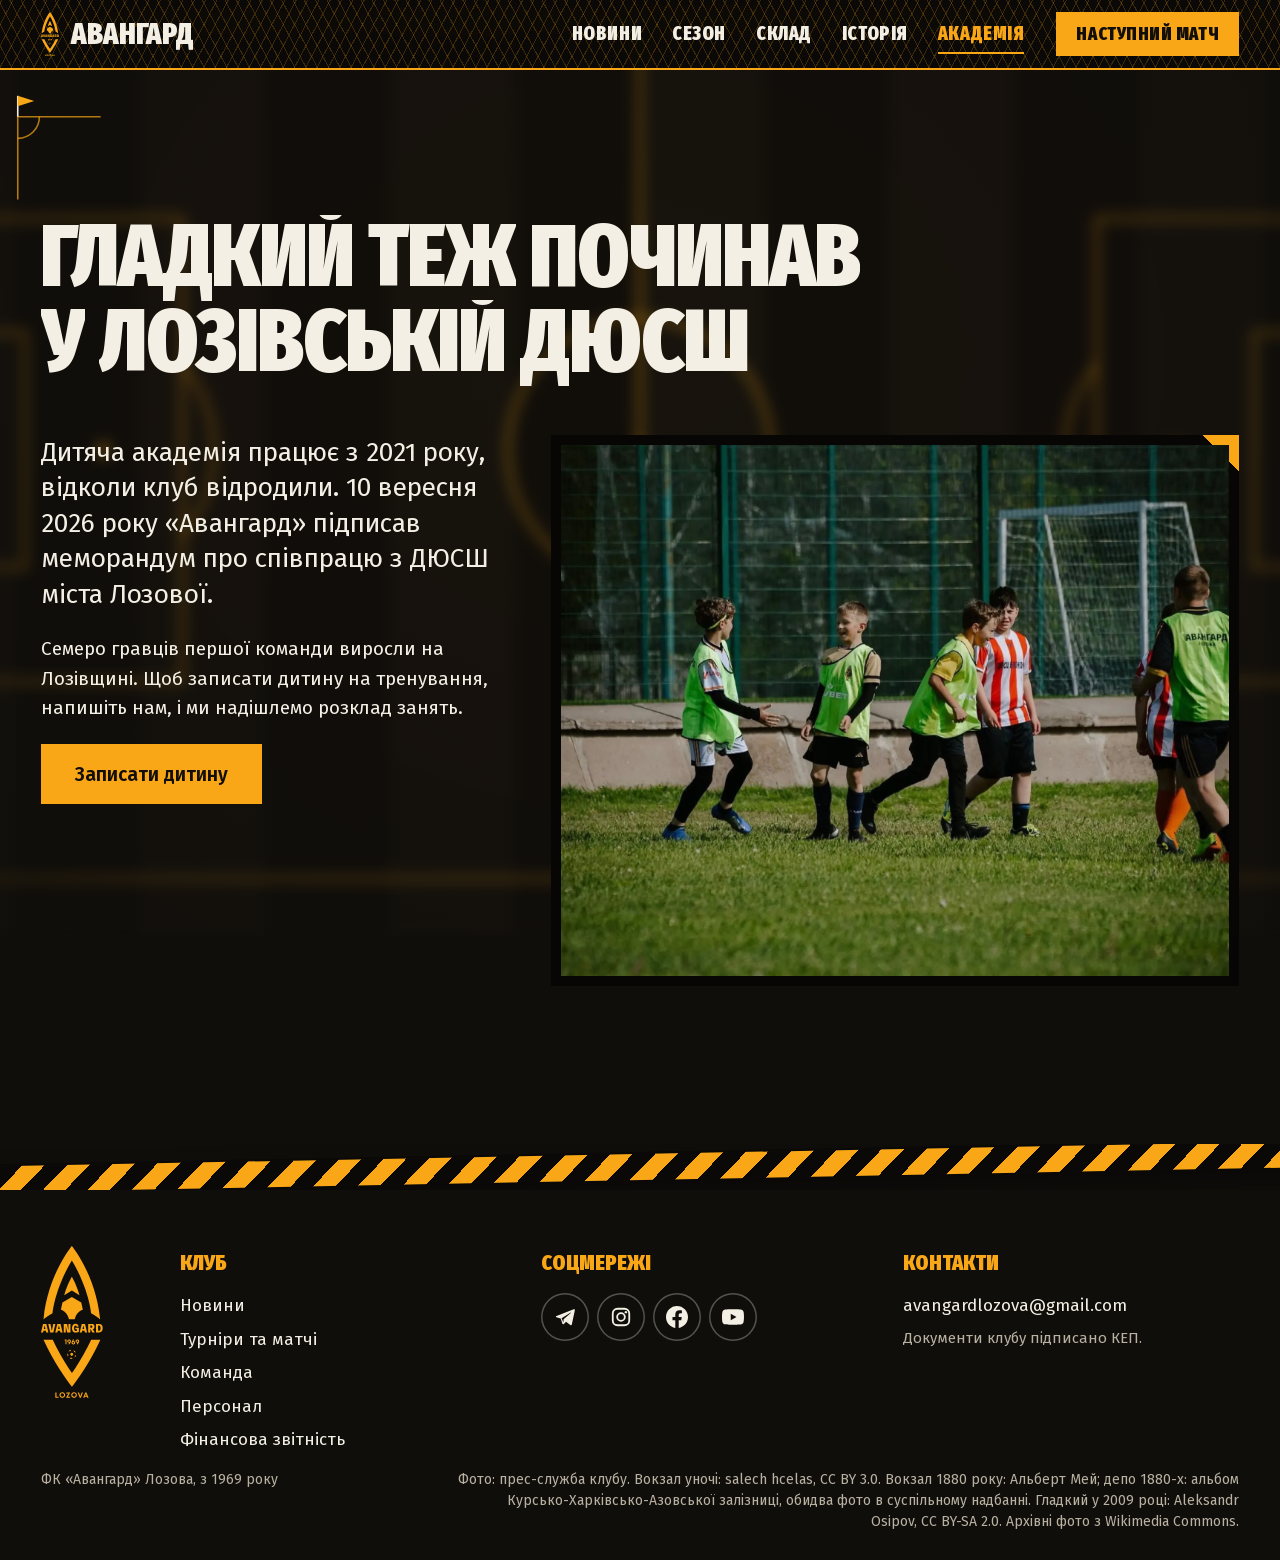
==== commit 3e249912: "Прибрано м'яч на бровці Co-Authored-By: Claude Fable 5.2 <noreply@anthropic.com>" ====
--- a/academy.html
+++ b/academy.html
@@ -8,8 +8,8 @@
   <meta name="theme-color" content="#100e0b">
   <link rel="icon" href="assets/img/logo.svg" type="image/svg+xml">
   <link rel="preload" href="assets/fonts/FiraSansExtraCondensed-900-cyrillic.woff2" as="font" type="font/woff2" crossorigin>
-  <link rel="stylesheet" href="css/base.css?v=47">
-  <link rel="stylesheet" href="css/main.css?v=47">
+  <link rel="stylesheet" href="css/base.css?v=48">
+  <link rel="stylesheet" href="css/main.css?v=48">
   <script>(function(d){d.classList.add('js');if(!/[?&]still\b/.test(location.search)&&!matchMedia('(prefers-reduced-motion: reduce)').matches){d.classList.add('intro');setTimeout(function(){d.classList.remove('intro')},3000);}})(document.documentElement);</script>
 </head>
 <body data-page="academy">
@@ -129,6 +129,6 @@
 
 <script src="assets/vendor/gsap.min.js" defer></script>
 <script src="assets/vendor/ScrollTrigger.min.js" defer></script>
-<script src="js/main.js?v=47" defer></script>
+<script src="js/main.js?v=48" defer></script>
 </body>
 </html>
--- a/css/main.css
+++ b/css/main.css
@@ -1434,28 +1434,6 @@
 
 /* ===== v21: small football animations ===== */
 
-/* the touchline along the bottom of the screen, the ball that rolls with the page, the goal at the end */
-.touch { position: fixed; left: 0; right: 0; bottom: 0; bottom: env(safe-area-inset-bottom, 0px); height: 0; z-index: 35; pointer-events: none; }
-.touch__line { position: absolute; left: 0; right: 0; bottom: 0; height: 2px; background: linear-gradient(90deg, rgba(249, 167, 23, 0.75), rgba(249, 167, 23, 0.25)); }
-.touch__ball {
-  position: absolute; left: 0; bottom: 2px; width: 22px; height: 22px; padding: 0; border: 0; background: none; cursor: pointer; pointer-events: auto;
-  -webkit-tap-highlight-color: transparent;
-}
-.touch__ball::after { content: ""; position: absolute; inset: -14px -11px -2px; }
-.touch__skin, .touch__skin svg { display: block; width: 22px; height: 22px; }
-.touch__skin { filter: drop-shadow(0 2px 4px rgba(0, 0, 0, 0.6)); }
-.touch__goal { position: absolute; right: 4px; bottom: 2px; width: 30px; height: 22px; overflow: visible; }
-.touch__frame { fill: none; stroke: var(--ink); stroke-width: 2.2; stroke-linejoin: round; }
-.touch__net { fill: none; stroke: rgba(244, 239, 228, 0.4); stroke-width: 0.8; transform-origin: 50% 100%; }
-.touch.is-goal .touch__frame { stroke: var(--gold); }
-.touch.is-goal .touch__net { stroke: var(--gold); animation: net-shake 0.7s var(--ease-out); }
-@keyframes net-shake {
-  0% { transform: none; } 20% { transform: scale(1.25, 1.12) skewX(-6deg); } 45% { transform: scale(0.94, 0.97) skewX(3deg); }
-  70% { transform: scale(1.06, 1.02) skewX(-1deg); } 100% { transform: none; }
-}
-.loading .touch { visibility: hidden; }
-.menu[open] ~ .touch { visibility: hidden; }
-
 /* the corner of a pitch where a section starts */
 .news, .season, .hometown, .town, .squad, .academy { position: relative; }
 .corner { position: absolute; left: calc(var(--margin) * 0.42); top: clamp(16px, 2vw, 30px); width: clamp(64px, 7vw, 110px); aspect-ratio: 1; pointer-events: none; }
@@ -1490,9 +1468,7 @@
 }
 .btn:hover::before, .btn:active::before { left: calc(100% + 6px); transform: rotate(540deg); transition: left .75s var(--ease-out), transform .75s var(--ease-out); }
 
-/* v21b: a bigger ball and goal, the corner flag clear of the tape */
-.touch__ball, .touch__skin, .touch__skin svg { width: 28px; height: 28px; }
-.touch__goal { width: 40px; height: 29px; }
+/* v21b: the corner flag clear of the tape */
 .corner { top: clamp(38px, 3.6vw, 58px); }
 .town .corner { top: clamp(70px, 8vw, 120px); }
 .corner__cloth { transform-box: fill-box; }
